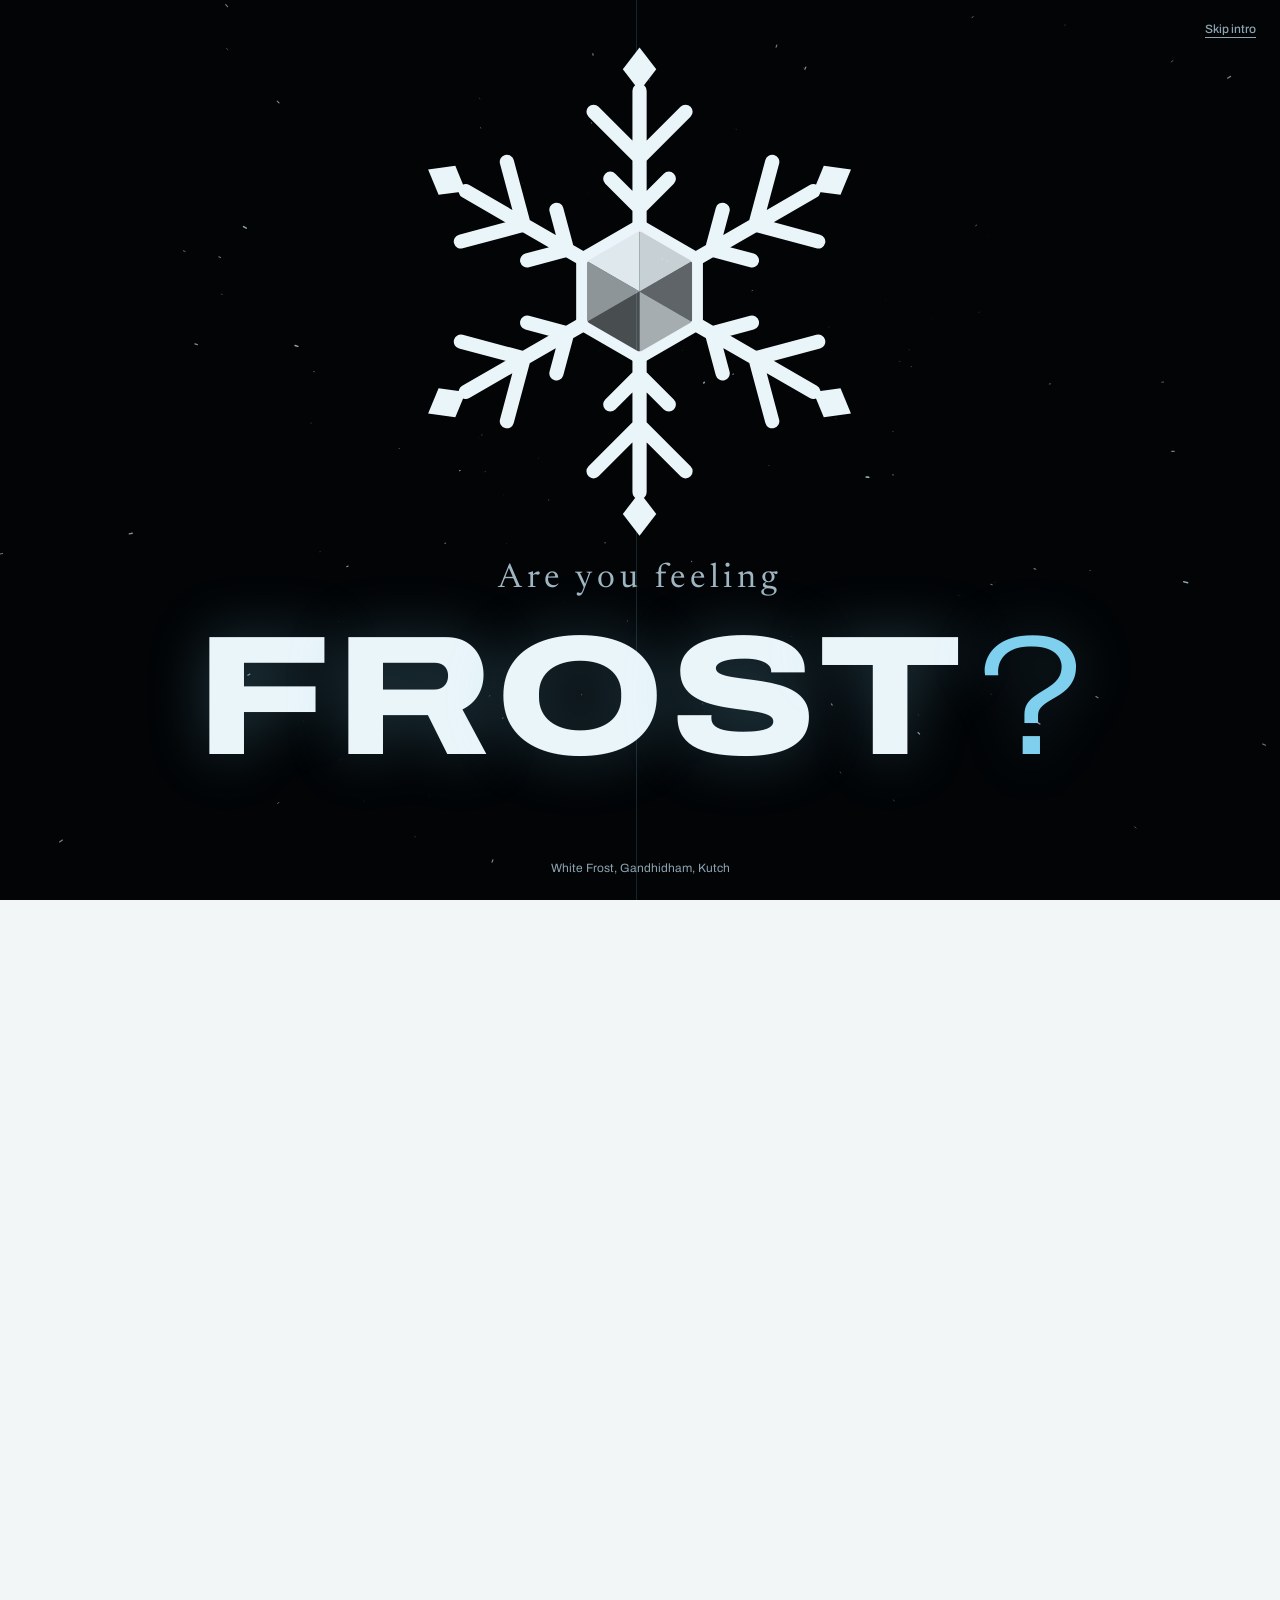
==== index.html @ b1a588f5 "Add Open Graph and WhatsApp enquiry features" ====
<!DOCTYPE html>
<html lang="en">
<head>
<meta charset="utf-8">
<meta name="viewport" content="width=device-width, initial-scale=1, viewport-fit=cover">
<title>White Frost – Refrigeration tools, spares and cold rooms, Gandhidham</title>
<meta name="description" content="Refrigeration spare parts, tools and complete cold rooms from Gandhidham, Kutch.">
<meta property="og:title" content="White Frost – Refrigeration tools, spares and cold rooms, Gandhidham">
<meta property="og:description" content="Refrigeration spare parts, tools and complete cold rooms from Gandhidham, Kutch.">
<meta property="og:type" content="website">
<link rel="icon" href="favicon.svg" type="image/svg+xml">
<script>document.documentElement.className+=" js"</script>
<link rel="preconnect" href="https://fonts.googleapis.com">
<link rel="preconnect" href="https://fonts.gstatic.com" crossorigin>
<link href="https://fonts.googleapis.com/css2?family=Archivo:wdth,wght@62..125,300..800&family=Newsreader:opsz,wght@6..72,400;6..72,500&display=swap" rel="stylesheet">
<link rel="stylesheet" href="home.css">
<link rel="stylesheet" href="intro.css">
</head>
<body class="has-fab">
<svg width="0" height="0" style="position:absolute" aria-hidden="true" focusable="false"><symbol id="crystal" viewBox="0 0 64 64">
<g id="arm" fill="none" stroke="currentColor" stroke-width="1.7" stroke-linecap="round" stroke-linejoin="round"><path pathLength="1" d="M32 24V8M32 16l-5.5-5.5M32 16l5.5-5.5M32 22l-3.5-3.5M32 22l3.5-3.5"/><path d="M32 2.8l2 2.6-2 2.6-2-2.6z" fill="var(--logo-accent,currentColor)" stroke="none"/></g>
<use href="#arm" transform="rotate(60 32 32)"/><use href="#arm" transform="rotate(120 32 32)"/><use href="#arm" transform="rotate(180 32 32)"/><use href="#arm" transform="rotate(240 32 32)"/><use href="#arm" transform="rotate(300 32 32)"/>
<path pathLength="1" d="M32 24l6.93 4v8L32 40l-6.93-4v-8z" fill="none" stroke="currentColor" stroke-width="1.3" stroke-linejoin="round"/>
<g fill="var(--logo-accent,currentColor)"><polygon points="32,32 32,24 38.93,28" fill-opacity=".85"/><polygon points="32,32 38.93,28 38.93,36" fill-opacity=".4"/><polygon points="32,32 38.93,36 32,40" fill-opacity=".7"/><polygon points="32,32 32,40 25.07,36" fill-opacity=".3"/><polygon points="32,32 25.07,36 25.07,28" fill-opacity=".6"/><polygon points="32,32 25.07,28 32,24" fill-opacity=".95"/></g>
</symbol></svg>
<div class="gate" id="gate" role="dialog" aria-label="Welcome to White Frost">
  <i class="door l"></i><i class="door r"></i>
  <canvas id="space" aria-hidden="true"></canvas>
  <button class="skip" id="skip" type="button">Skip intro</button>
  <div class="stage" id="stage">
    <svg class="crown" viewBox="0 0 64 64" aria-hidden="true"><use href="#crystal"/></svg>
    <p class="ask">Are you feeling</p>
    <h2 class="word" aria-label="Frost?"><span style="--i:0">F</span><span style="--i:1">R</span><span style="--i:2">O</span><span style="--i:3">S</span><span style="--i:4">T</span><b style="--i:5">?</b></h2>
    <button class="yeah" id="yeah" type="button">Yeah!</button>
  </div>
  <p class="tag">White Frost, Gandhidham, Kutch</p>
  <div class="load" id="load" aria-live="polite">
    <div class="deg" id="deg">+10°C</div>
    <div class="bar"><i id="fill"></i></div>
    <p id="status">Cooling to −18°C</p>
  </div>
</div>

<div class="shut open" id="shut" aria-hidden="true">
  <i class="door l"></i><i class="door r"></i>
  <div class="mid"><svg viewBox="0 0 64 64"><use href="#crystal"/></svg><p>White Frost</p></div>
</div>
<header class="top">
  <a class="mark" href="index.html"><svg class="logo" viewBox="0 0 64 64" aria-hidden="true"><use href="#crystal"/></svg><span>White Frost</span></a>
  <div class="right">
    <span class="reading" id="reading" aria-hidden="true">+10°C</span>
    <nav>
      <a href="products.html">Products</a>
      <a href="coldrooms.html">Cold rooms</a>
      <a href="inquiry.html">Enquiry</a>
    </nav>
  </div>
  <i class="progress" id="progress"></i>
</header>

<main id="top">
  <section class="hero">
    <h1><span class="ln"><span>Cold, held</span></span><span class="ln"><span>exactly where</span></span><span class="ln"><span>you set it.</span></span></h1>
    <p class="intro">Refrigeration tools, spare parts and complete cold rooms, supplied from Gandhidham, Kutch.</p>
    <div class="actions intro">
      <a class="btn" href="inquiry.html?product=General%20refrigeration%20requirement">Enquire now</a>
      <a class="plain" href="products.html">See the range</a>
    </div>

    <div class="ruler" role="img" aria-label="Temperature scale from minus 40 to plus 10 degrees Celsius, marked at minus 18">
      <div class="marker" id="marker"><span id="mtemp">−18°C</span></div>
      <div class="scale" id="scale"></div>
      <div class="labels"><span style="left:0">−40</span><span style="left:20%">−30</span><span style="left:40%">−20</span><span style="left:60%">−10</span><span style="left:80%">0</span><span style="left:100%">+10</span></div>
    </div>
  </section>

  <section class="block">
    <h2>What we supply</h2>
    <p class="lead">Parts, tools and complete cold rooms, from one shop in Gandhidham.</p>
    <ul class="rows">
      <li><h3>Products</h3><p>Compressors, condensing units, coils, controls, gases, tools and spare parts.</p><a class="enq" href="products.html">View range</a></li>
      <li><h3>Cold rooms</h3><p>Chillers and freezers built to your size and temperature.</p><a class="enq" href="coldrooms.html">View cold rooms</a></li>
      <li><h3>Enquiry</h3><p>Tell us what you need by email or WhatsApp.</p><a class="enq" href="inquiry.html">Send enquiry</a></li>
    </ul>
  </section>
</main>

<footer><span>© White Frost, Gandhidham, Kutch</span><span><a href="tel:+919825940670">+91 98259 40670</a><a href="mailto:hariomrefgim@gmail.com">hariomrefgim@gmail.com</a></span></footer>
<a class="fab" href="https://wa.me/919825940670?text=Hello%20White%20Frost%2C%20I%20would%20like%20to%20enquire%20about%20your%20refrigeration%20products." target="_blank" rel="noopener" aria-label="Enquire on WhatsApp"><svg viewBox="0 0 24 24" aria-hidden="true"><path d="M12 3a9 9 0 0 0-7.8 13.5L3 21l4.6-1.2A9 9 0 1 0 12 3z"/><path class="h" d="M9 8.5c0 3.5 3 6.5 6.5 6.5l1-1.6-2.2-1.1-.9.9c-1-.4-2-1.4-2.4-2.4l.9-.9-1.1-2.2z"/></svg><span>WhatsApp</span></a>

<script src="intro.js"></script>
</body>
</html>
---- home.css ----
:root{
  --paper:#f3f6f7; --ink:#12222b; --muted:#566b77; --rule:#c2d1d9; --signal:#0a6f8f; --tick:#7d939f; --chill-to:#d2e3ed;
  --deep:#0f1d25; --deep-ink:#e6eff3; --deep-rule:#2b414d;
  box-sizing:border-box; padding-top:env(safe-area-inset-top,0px); padding-bottom:env(safe-area-inset-bottom,0px);
}
@media (prefers-color-scheme:dark){:root:not([data-theme="light"]){
  --paper:#0c171e; --ink:#e6eff3; --muted:#8fa4b0; --rule:#253945; --signal:#6fc0dc; --tick:#4a6270; --chill-to:#12303f; --deep:#050d12;}}
:root[data-theme="dark"]{--paper:#0c171e;--ink:#e6eff3;--muted:#8fa4b0;--rule:#253945;--signal:#6fc0dc;--tick:#4a6270;--chill-to:#12303f;--deep:#050d12}
html{scroll-padding-top:calc(60px + env(safe-area-inset-top,0px));scroll-behavior:smooth}
*,*::before,*::after{box-sizing:border-box}
body{--chill:0;--bg:var(--paper);--bg:color-mix(in srgb,var(--paper),var(--chill-to) calc(var(--chill)*60%));
  margin:0;background:var(--bg);color:var(--ink);font:400 15px/1.6 "Archivo",system-ui,sans-serif;font-stretch:100%;-webkit-font-smoothing:antialiased}
body::before{content:"";position:fixed;inset:0 0 auto;height:env(safe-area-inset-top,0px);background:var(--bg);z-index:20}
h1,h2,h3{margin:0;font-weight:400}
h1,h2{font-family:"Newsreader",Georgia,serif;letter-spacing:-.015em;line-height:1.08}
a{color:inherit}
:focus-visible{outline:2px solid var(--signal);outline-offset:3px}

/* header: live temperature readout and scroll progress */
.top{position:sticky;top:env(safe-area-inset-top,0px);z-index:10;display:flex;justify-content:space-between;align-items:center;
  height:56px;padding:0 max(22px,calc((100% - 960px)/2));background:var(--bg);border-bottom:1px solid var(--rule)}
.mark{font-weight:700;font-stretch:118%;font-size:14px;text-decoration:none}
.right{display:flex;align-items:center;gap:22px}
.reading{min-width:48px;text-align:right;font:600 12px "Archivo",sans-serif;font-variant-numeric:tabular-nums;color:var(--signal)}
.top nav{display:flex;gap:22px;font-size:13px;color:var(--muted)}
.top nav a{text-decoration:none;background:linear-gradient(currentColor,currentColor) no-repeat 0 100%/0 1px;transition:background-size .3s,color .2s;padding-bottom:2px}
.top nav a:hover{color:var(--ink);background-size:100% 1px}
.progress{position:absolute;left:0;bottom:-1px;height:2px;width:100%;background:var(--signal);transform:scaleX(0);transform-origin:left}

.hero,.block,.cold .inner{max-width:960px;margin:0 auto;padding-left:22px;padding-right:22px}
.hero{padding-top:84px;padding-bottom:64px}
.hero h1{font-size:clamp(40px,7.4vw,76px)}
.ln{display:block;overflow:hidden;padding-bottom:.1em;margin-bottom:-.1em}
.ln>span{display:block;transform:translateY(108%);animation:rise 1.1s cubic-bezier(.2,.7,.2,1) forwards}
.ln:nth-child(2)>span{animation-delay:.12s}.ln:nth-child(3)>span{animation-delay:.24s}
@keyframes rise{to{transform:none}}
.intro{opacity:0;animation:show .8s ease .8s forwards}
@keyframes show{to{opacity:1}}
.hero p{color:var(--muted);max-width:42ch;margin:22px 0 28px}
.actions{display:flex;align-items:center;gap:24px;flex-wrap:wrap}

.btn{position:relative;z-index:0;overflow:hidden;display:inline-block;background:var(--ink);color:var(--paper);border:1px solid var(--ink);padding:11px 22px;border-radius:2px;font:600 13px "Archivo",sans-serif;text-decoration:none;cursor:pointer;transition:color .3s,border-color .3s}
.btn::before{content:"";position:absolute;inset:0;z-index:-1;background:var(--signal);transform:scaleX(0);transform-origin:left;transition:transform .4s cubic-bezier(.2,.7,.2,1)}
.btn:hover{color:#fff;border-color:var(--signal)}.btn:hover::before{transform:scaleX(1)}
.btn.light{background:var(--deep-ink);color:var(--deep);border-color:var(--deep-ink)}
.plain{font-size:13px;color:var(--muted);text-underline-offset:4px}

/* signature: temperature ruler */
.ruler{--x:44%;position:relative;margin-top:84px;padding-top:34px}
.scale{display:flex;justify-content:space-between;height:22px;border-top:1px solid var(--ink)}
.scale i{width:1px;height:8px;background:var(--tick);transition:background .25s}
.scale i.M{height:16px}
.scale i.on{background:var(--signal)}
.labels{position:relative;height:16px;font-size:11px;color:var(--muted);font-variant-numeric:tabular-nums}
.labels span{position:absolute;top:2px;transform:translateX(-50%)}
.marker{position:absolute;top:0;left:var(--x);width:0;height:100%}
.marker::after{content:"";position:absolute;left:-1px;top:30px;bottom:26px;width:2px;background:var(--signal)}
.marker span{position:absolute;left:-31px;top:0;width:62px;text-align:center;font:600 12px "Archivo",sans-serif;color:var(--signal);font-variant-numeric:tabular-nums}

.block{padding-top:72px;padding-bottom:72px;border-top:1px solid var(--rule)}
.block h2,.cold h2{font-size:clamp(28px,4vw,38px)}
.lead{color:var(--muted);max-width:46ch;margin:12px 0 0}

/* product rows: rules draw in, hover marks the row */
.rows{list-style:none;margin:36px 0 0;padding:0;border-bottom:1px solid var(--rule)}
.rows li{position:relative;display:grid;grid-template-columns:220px 1fr auto;gap:24px;align-items:baseline;padding:18px 0}
.rows li::before,.rows li::after{content:"";position:absolute;left:0;right:0;top:0;height:1px;transform-origin:left}
.rows li::before{background:var(--rule);transition:transform .9s cubic-bezier(.2,.7,.2,1) var(--d,0ms)}
.rows li::after{background:var(--signal);height:2px;top:-.5px;transform:scaleX(0);transition:transform .45s cubic-bezier(.2,.7,.2,1)}
.js .rows li:not(.in)::before{transform:scaleX(0)}
.js .rows li>*{transition:opacity .7s ease calc(var(--d,0ms) + 250ms)}
.js .rows li:not(.in)>*{opacity:0}
.rows h3{font-weight:600;font-stretch:108%;font-size:15px;transition:transform .35s cubic-bezier(.2,.7,.2,1)}
.rows p{margin:0;color:var(--muted);font-size:14px}
.rows button{font:600 13px "Archivo",sans-serif;color:var(--signal);background:none;border:0;padding:4px 0;cursor:pointer;text-decoration:underline;text-underline-offset:4px}
@media(hover:hover){.rows li:hover::after{transform:scaleX(1)}.rows li:hover h3{transform:translateX(8px)}}

/* cold rooms: snowfall behind, numbers count to temperature */
.cold{position:relative;overflow:hidden;background:var(--deep);color:var(--deep-ink);padding:72px 0}
#snow{position:absolute;inset:0;width:100%;height:100%;pointer-events:none}
.cold .inner{position:relative}
.cold .lead{color:#9fb4c0}
table{width:100%;border-collapse:collapse;margin:34px 0 36px;max-width:640px;font-variant-numeric:tabular-nums}
th,td{text-align:left;padding:13px 0;border-top:1px solid var(--deep-rule);font-size:14px}
th{font-weight:500;color:#9fb4c0;font-size:12px}
td:first-child{font-weight:600;font-stretch:108%;width:170px}
tbody tr:last-child td{border-bottom:1px solid var(--deep-rule)}

.split{display:grid;grid-template-columns:.8fr 1.2fr;gap:56px}
address{font-style:normal;margin-top:26px;line-height:1.9}
address a{text-decoration:none;border-bottom:1px solid var(--rule)}
form{display:grid;gap:18px}
label{display:grid;gap:4px;font-size:12px;color:var(--muted)}
input,select,textarea{font:inherit;font-size:15px;color:var(--ink);background:linear-gradient(var(--signal),var(--signal)) no-repeat 0 100%/0 2px;border:0;border-bottom:1px solid var(--ink);border-radius:0;padding:8px 0;width:100%;transition:background-size .4s cubic-bezier(.2,.7,.2,1)}
input:focus,select:focus,textarea:focus{background-size:100% 2px;outline:none}
select option{color:#12222b}
textarea{resize:vertical}
form .btn{justify-self:start;margin-top:6px}

footer{display:flex;justify-content:space-between;flex-wrap:wrap;gap:6px;padding:24px max(22px,calc((100% - 960px)/2));font-size:12px;color:var(--muted);border-top:1px solid var(--rule)}

@media(max-width:720px){
  .hero{padding-top:56px}
  .right{gap:14px}.top nav{gap:14px}
  .rows li{grid-template-columns:1fr auto;gap:4px 16px}
  .rows p{grid-column:1/2;grid-row:2}
  .rows button{grid-column:2;grid-row:1/3;align-self:center}
  .split{grid-template-columns:1fr;gap:36px}
  .block,.cold{padding-top:56px;padding-bottom:56px}
}
@media(max-width:520px){.top nav a:first-child{display:none}}
@media(prefers-reduced-motion:reduce){
  html{scroll-behavior:auto}
  .ln>span{transform:none;animation:none}.intro{opacity:1;animation:none}
  .js .rows li:not(.in)::before{transform:none}.js .rows li:not(.in)>*{opacity:1}
  *{transition-duration:.01ms!important}
}
---- intro.css ----
html:not(.js) .gate{display:none}
html.js:not(.entered),html.js:not(.entered) body{overflow:hidden;height:100%}
html.js:not(.entered) .ln>span,html.js:not(.entered) .hero .intro{animation:none}

.gate{--void:#020406;--ice:#7fd0ee;--snow:#eaf5fa;--dim:#8da4b0;
  position:fixed;inset:0;z-index:100;color:var(--snow);font-family:"Archivo",system-ui,sans-serif}
.gate.open{pointer-events:none}

/* cold room doors */
.door{position:absolute;top:0;bottom:0;width:50.3%;z-index:0;background:var(--void);
  transition:transform 1.7s cubic-bezier(.77,0,.18,1),box-shadow .45s ease}
.door.l{left:0;box-shadow:inset -1px 0 0 rgba(127,208,238,.16)}
.door.r{right:0;box-shadow:inset 1px 0 0 rgba(127,208,238,.16)}
.gate.ready .door.l{box-shadow:inset -1px 0 0 rgba(127,208,238,.95),0 0 40px rgba(127,208,238,.35)}
.gate.ready .door.r{box-shadow:inset 1px 0 0 rgba(127,208,238,.95),0 0 40px rgba(127,208,238,.35)}
.gate.open .door.l{transform:translateX(-101%)}
.gate.open .door.r{transform:translateX(101%)}

#space{position:absolute;inset:0;z-index:1;width:100%;height:100%;transition:opacity .5s ease}
.gate.open #space,.gate.open .load,.gate.open .skip,.gate.open .tag{opacity:0}

.stage{position:absolute;inset:0;z-index:2;display:flex;flex-direction:column;align-items:center;justify-content:center;text-align:center;padding:24px;transition:opacity .6s ease}
.ask{margin:0;font:400 clamp(20px,4.6vw,34px)/1.2 "Newsreader",Georgia,serif;letter-spacing:.14em;color:#9fb6c2;
  opacity:0;animation:soft 1.8s ease 1.2s forwards}
@keyframes soft{from{opacity:0;filter:blur(10px);transform:translateY(8px)}to{opacity:1;filter:none;transform:none}}

.word{margin:.08em 0 0;display:flex;justify-content:center;gap:.03em;
  font:800 clamp(52px,17vw,170px)/1 "Archivo",system-ui,sans-serif;font-stretch:125%;
  color:var(--snow);text-shadow:0 0 .35em rgba(127,208,238,.28)}
.word span,.word b{display:block;opacity:0;animation:crystal 1.5s cubic-bezier(.2,.7,.2,1) forwards;animation-delay:calc(2.3s + var(--i)*.17s)}
.word b{font-weight:300;color:var(--ice);margin-left:.08em}
@keyframes crystal{from{opacity:0;filter:blur(18px);transform:translateY(.12em) scale(1.12)}55%{opacity:1}to{opacity:1;filter:blur(0);transform:none}}

.yeah{position:relative;z-index:0;overflow:hidden;margin-top:clamp(32px,6vh,56px);padding:15px 40px;background:transparent;color:var(--snow);
  border:1px solid var(--ice);border-radius:2px;font:600 14px "Archivo",sans-serif;letter-spacing:.04em;cursor:pointer;
  opacity:0;pointer-events:none;transform:translateY(8px);transition:opacity .9s ease,transform .9s ease,color .3s}
.yeah::before{content:"";position:absolute;inset:0;z-index:-1;background:var(--ice);transform:scaleX(0);transform-origin:left;transition:transform .4s cubic-bezier(.2,.7,.2,1)}
.yeah.on{opacity:1;pointer-events:auto;transform:none;animation:breathe 2.6s ease-out 1s infinite}
.yeah:hover,.yeah:focus-visible{color:#02080c}
.yeah:hover::before,.yeah:focus-visible::before{transform:scaleX(1)}
.yeah:focus-visible{outline:2px solid var(--snow);outline-offset:4px}
@keyframes breathe{from{box-shadow:0 0 0 0 rgba(127,208,238,.4)}to{box-shadow:0 0 0 16px rgba(127,208,238,0)}}

.skip{position:absolute;z-index:3;top:calc(16px + env(safe-area-inset-top,0px));right:18px;background:none;border:0;padding:6px;
  font:500 12px "Archivo",sans-serif;color:var(--dim);cursor:pointer;text-decoration:underline;text-underline-offset:4px;transition:opacity .5s}
.skip:hover{color:var(--snow)}
.tag{position:absolute;z-index:2;left:0;right:0;bottom:calc(22px + env(safe-area-inset-bottom,0px));margin:0;text-align:center;
  font-size:12px;color:var(--dim);opacity:0;animation:show .9s ease 1s forwards;transition:opacity .5s}

/* loading: the temperature falls to -18 */
.load{position:absolute;inset:0;z-index:2;display:flex;flex-direction:column;align-items:center;justify-content:center;
  opacity:0;pointer-events:none;transition:opacity .7s ease .3s}
.gate.loading .load{opacity:1}
.gate.loading .stage,.gate.loading .skip,.gate.loading .tag{opacity:0;pointer-events:none}
.deg{width:100%;text-align:center;font:400 clamp(72px,24vw,190px)/1 "Newsreader",Georgia,serif;font-variant-numeric:tabular-nums lining-nums;letter-spacing:-.02em}
.bar{position:relative;width:min(72vw,420px);height:1px;margin:28px 0 14px;background:rgba(234,245,250,.18)}
.bar i{position:absolute;inset:0;background:var(--ice);transform:scaleX(0);transform-origin:left}
#status{margin:0;font-size:12px;letter-spacing:.06em;color:var(--dim)}

@media(prefers-reduced-motion:reduce){
  .ask,.word span,.word b,.tag{opacity:1;animation:none;filter:none;transform:none}
  .yeah.on{animation:none}
  .door{transition-duration:.4s}
}
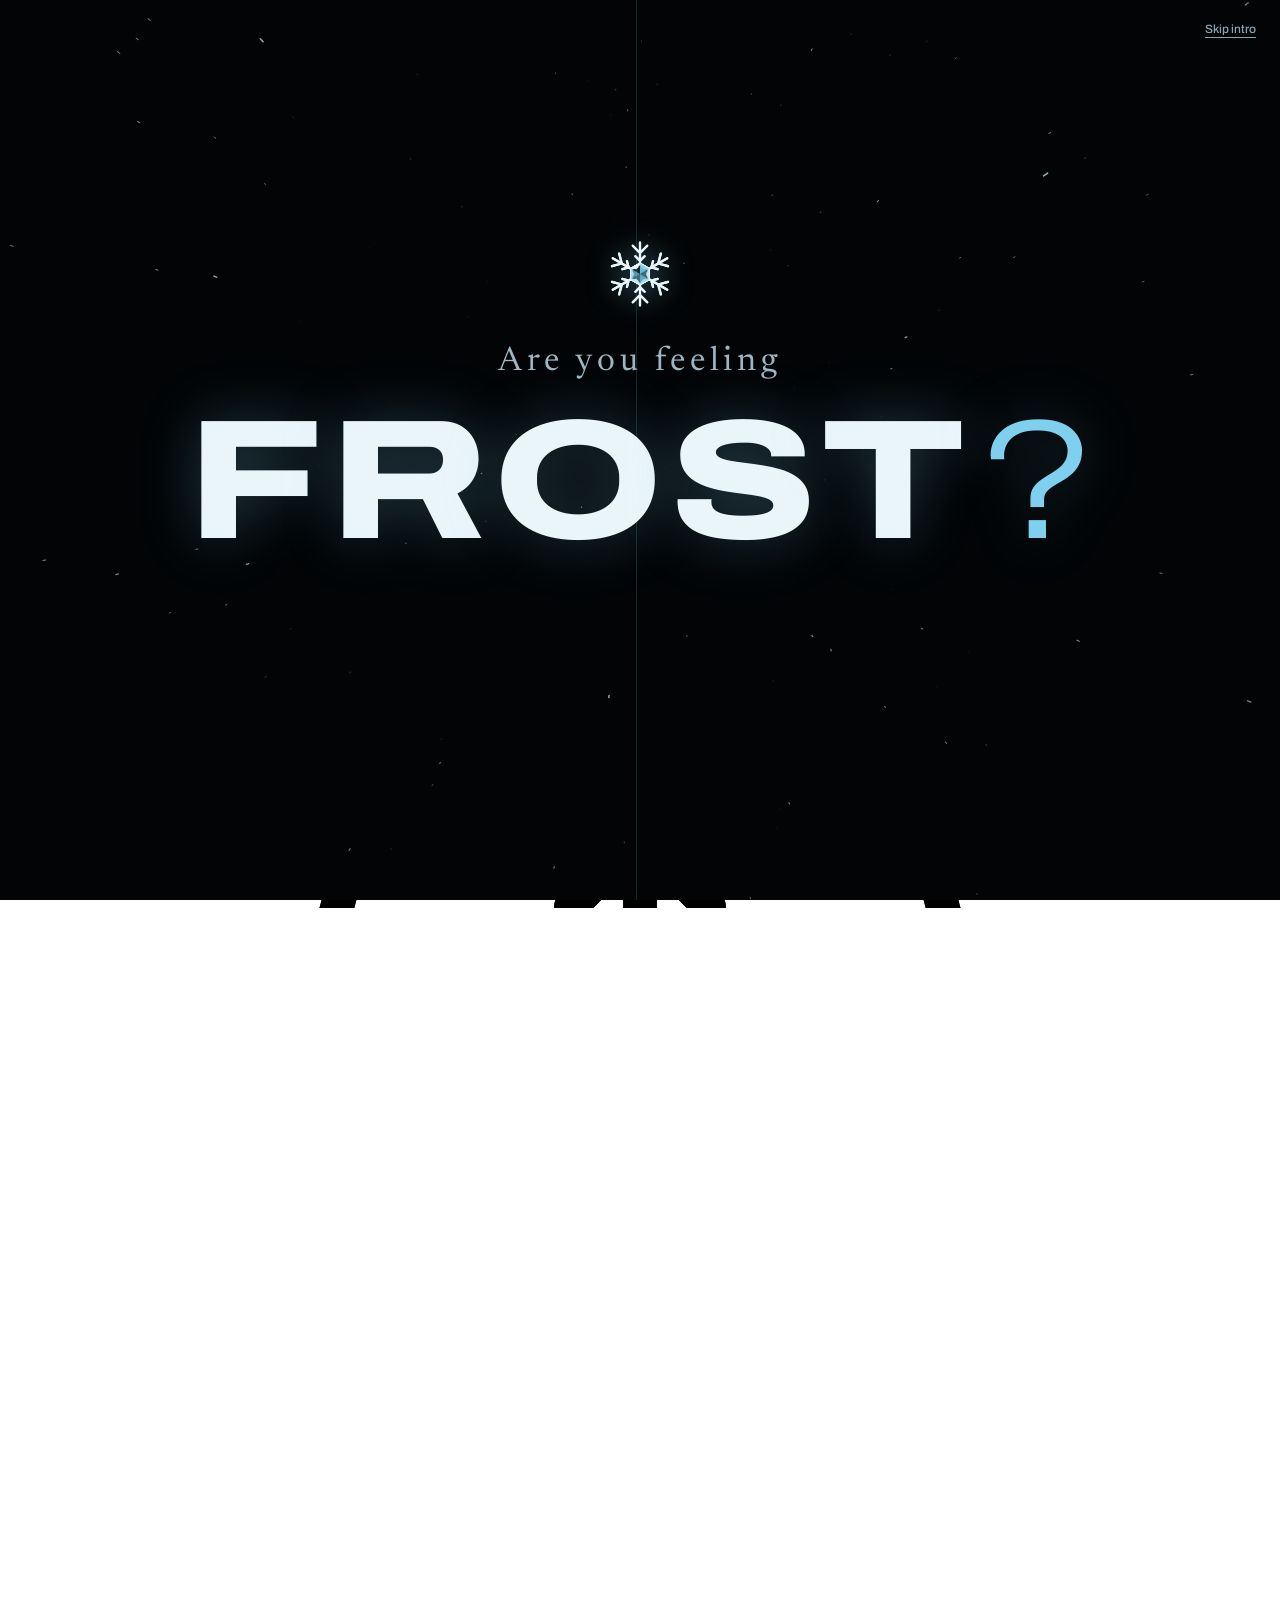
==== commit 4ce52e3d: "Refresh homepage with polished header/footer and a calculated 3D refrigeration hero section" ====
--- a/index.html
+++ b/index.html
@@ -18,10 +18,9 @@
 </head>
 <body class="has-fab">
 <svg width="0" height="0" style="position:absolute" aria-hidden="true" focusable="false"><symbol id="crystal" viewBox="0 0 64 64">
-<g id="arm" fill="none" stroke="currentColor" stroke-width="1.7" stroke-linecap="round" stroke-linejoin="round"><path pathLength="1" d="M32 24V8M32 16l-5.5-5.5M32 16l5.5-5.5M32 22l-3.5-3.5M32 22l3.5-3.5"/><path d="M32 2.8l2 2.6-2 2.6-2-2.6z" fill="var(--logo-accent,currentColor)" stroke="none"/></g>
+<g id="arm" fill="none" stroke="currentColor" stroke-width="1.7" stroke-linecap="round" stroke-linejoin="round"><path pathLength="1" d="M32 24V8M32 16l-5.5-5.5M32 16l5.5-5.5M32 22l-3.5-3.5M32 22l3.5-3.5M32 24l-3.5 3.5M32 24l3.5 3.5M32 40V56M32 48l-5.5 5.5M32 48l5.5 5.5M32 42l-3.5 3.5M32 42l3.5 3.5"/><path pathLength="1" d="M32 24l6.93 4v8L32 40l-6.93-4v-8z" fill="none" stroke="currentColor" stroke-width="1.3" stroke-linejoin="round"/></g>
 <use href="#arm" transform="rotate(60 32 32)"/><use href="#arm" transform="rotate(120 32 32)"/><use href="#arm" transform="rotate(180 32 32)"/><use href="#arm" transform="rotate(240 32 32)"/><use href="#arm" transform="rotate(300 32 32)"/>
-<path pathLength="1" d="M32 24l6.93 4v8L32 40l-6.93-4v-8z" fill="none" stroke="currentColor" stroke-width="1.3" stroke-linejoin="round"/>
-<g fill="var(--logo-accent,currentColor)"><polygon points="32,32 32,24 38.93,28" fill-opacity=".85"/><polygon points="32,32 38.93,28 38.93,36" fill-opacity=".4"/><polygon points="32,32 38.93,36 32,40" fill-opacity=".7"/><polygon points="32,32 32,40 25.07,36" fill-opacity=".3"/><polygon points="32,32 25.07,36 25.07,28" fill-opacity=".6"/><polygon points="32,32 25.07,28 32,24" fill-opacity=".95"/></g>
+<g fill="var(--logo-accent,currentColor)"><polygon points="32,32 32,24 38.93,28" fill-opacity=".85"/><polygon points="32,32 38.93,28 38.93,36" fill-opacity=".4"/><polygon points="32,32 38.93,36 32,40" fill-opacity=".75"/><polygon points="32,32 32,40 25.07,36" fill-opacity=".4"/><polygon points="32,32 25.07,36 25.07,28" fill-opacity=".65"/></g>
 </symbol></svg>
 <div class="gate" id="gate" role="dialog" aria-label="Welcome to White Frost">
   <i class="door l"></i><i class="door r"></i>
@@ -46,47 +45,98 @@
   <div class="mid"><svg viewBox="0 0 64 64"><use href="#crystal"/></svg><p>White Frost</p></div>
 </div>
 <header class="top">
-  <a class="mark" href="index.html"><svg class="logo" viewBox="0 0 64 64" aria-hidden="true"><use href="#crystal"/></svg><span>White Frost</span></a>
+  <a class="mark" href="index.html" aria-label="White Frost home"><svg class="logo" viewBox="0 0 64 64" aria-hidden="true"><use href="#crystal"/></svg><span>White Frost</span></a>
   <div class="right">
     <span class="reading" id="reading" aria-hidden="true">+10°C</span>
-    <nav>
+    <nav aria-label="Main navigation">
       <a href="products.html">Products</a>
       <a href="coldrooms.html">Cold rooms</a>
       <a href="inquiry.html">Enquiry</a>
     </nav>
+    <a class="btn mini" href="inquiry.html?product=General%20refrigeration%20requirement">Request quote</a>
   </div>
   <i class="progress" id="progress"></i>
 </header>
 
 <main id="top">
   <section class="hero">
-    <h1><span class="ln"><span>Cold, held</span></span><span class="ln"><span>exactly where</span></span><span class="ln"><span>you set it.</span></span></h1>
-    <p class="intro">Refrigeration tools, spare parts and complete cold rooms, supplied from Gandhidham, Kutch.</p>
-    <div class="actions intro">
-      <a class="btn" href="inquiry.html?product=General%20refrigeration%20requirement">Enquire now</a>
-      <a class="plain" href="products.html">See the range</a>
+    <div class="hero-copy">
+      <span class="eyebrow">Precision refrigeration supply</span>
+      <h1>
+        <span class="ln"><span>Cold, held</span></span>
+        <span class="ln"><span>exactly where</span></span>
+        <span class="ln"><span>you need it.</span></span>
+      </h1>
+      <p class="intro">Refrigeration tools, spare parts, controls and complete cold rooms supplied from Gandhidham, Kutch.</p>
+      <div class="actions intro">
+        <a class="btn" href="inquiry.html?product=General%20refrigeration%20requirement">Enquire now</a>
+        <a class="plain" href="products.html">Explore the range</a>
+      </div>
+
+      <div class="hero-metrics" aria-label="White Frost service highlights">
+        <div class="metric"><strong>150+</strong><span>brands supported</span></div>
+        <div class="metric"><strong>24/7</strong><span>project support</span></div>
+        <div class="metric"><strong>Custom</strong><span>cold room sizing</span></div>
+      </div>
     </div>
 
-    <div class="ruler" role="img" aria-label="Temperature scale from minus 40 to plus 10 degrees Celsius, marked at minus 18">
-      <div class="marker" id="marker"><span id="mtemp">−18°C</span></div>
-      <div class="scale" id="scale"></div>
-      <div class="labels"><span style="left:0">−40</span><span style="left:20%">−30</span><span style="left:40%">−20</span><span style="left:60%">−10</span><span style="left:80%">0</span><span style="left:100%">+10</span></div>
+    <div class="hero-visual" aria-label="3D refrigeration equipment illustration">
+      <div class="visual-stage" aria-hidden="true">
+        <div class="visual-glow"></div>
+        <div class="cold-room">
+          <div class="room-panel front"></div>
+          <div class="room-panel side"></div>
+          <div class="room-panel roof"></div>
+          <div class="room-doors">
+            <span></span><span></span>
+          </div>
+          <div class="room-window"></div>
+        </div>
+        <div class="floating-card card-one">
+          <span class="card-label">Storage</span>
+          <strong>-18°C</strong>
+        </div>
+        <div class="floating-card card-two">
+          <span class="card-label">Install</span>
+          <strong>Custom</strong>
+        </div>
+        <div class="floating-orbit orbit-a"></div>
+        <div class="floating-orbit orbit-b"></div>
+      </div>
     </div>
   </section>
 
   <section class="block">
     <h2>What we supply</h2>
-    <p class="lead">Parts, tools and complete cold rooms, from one shop in Gandhidham.</p>
+    <p class="lead">Parts, tools and complete cold rooms, from one reliable partner in Gandhidham.</p>
     <ul class="rows">
       <li><h3>Products</h3><p>Compressors, condensing units, coils, controls, gases, tools and spare parts.</p><a class="enq" href="products.html">View range</a></li>
-      <li><h3>Cold rooms</h3><p>Chillers and freezers built to your size and temperature.</p><a class="enq" href="coldrooms.html">View cold rooms</a></li>
-      <li><h3>Enquiry</h3><p>Tell us what you need by email or WhatsApp.</p><a class="enq" href="inquiry.html">Send enquiry</a></li>
+      <li><h3>Cold rooms</h3><p>Chillers and freezers built to your space, load and temperature requirement.</p><a class="enq" href="coldrooms.html">View cold rooms</a></li>
+      <li><h3>Enquiry</h3><p>Tell us what you need by email or WhatsApp and we’ll prepare the right quote.</p><a class="enq" href="inquiry.html">Send enquiry</a></li>
     </ul>
   </section>
 </main>
 
-<footer><span>© White Frost, Gandhidham, Kutch</span><span><a href="tel:+919825940670">+91 98259 40670</a><a href="mailto:hariomrefgim@gmail.com">hariomrefgim@gmail.com</a></span></footer>
-<a class="fab" href="https://wa.me/919825940670?text=Hello%20White%20Frost%2C%20I%20would%20like%20to%20enquire%20about%20your%20refrigeration%20products." target="_blank" rel="noopener" aria-label="Enquire on WhatsApp"><svg viewBox="0 0 24 24" aria-hidden="true"><path d="M12 3a9 9 0 0 0-7.8 13.5L3 21l4.6-1.2A9 9 0 1 0 12 3z"/><path class="h" d="M9 8.5c0 3.5 3 6.5 6.5 6.5l1-1.6-2.2-1.1-.9.9c-1-.4-2-1.4-2.4-2.4l.9-.9-1.1-2.2z"/></svg><span>WhatsApp</span></a>
+<footer>
+  <div class="footer-inner">
+    <div>
+      <strong>White Frost</strong>
+      <p>Refrigeration tools, spares and cold room solutions for industry and retail.</p>
+    </div>
+    <div>
+      <span>Gandhidham, Kutch</span>
+      <a href="tel:+919825940670">+91 98259 40670</a>
+      <a href="mailto:hariomrefgim@gmail.com">hariomrefgim@gmail.com</a>
+    </div>
+    <div>
+      <a href="products.html">Products</a>
+      <a href="coldrooms.html">Cold rooms</a>
+      <a href="inquiry.html">Enquiry</a>
+    </div>
+  </div>
+  <div class="footer-bottom">© White Frost, Gandhidham, Kutch</div>
+</footer>
+<a class="fab" href="https://wa.me/919825940670?text=Hello%20White%20Frost%2C%20I%20would%20like%20to%20enquire%20about%20your%20refrigeration%20products." target="_blank" rel="noopener" aria-label="Chat with White Frost on WhatsApp"><svg viewBox="0 0 24 24" aria-hidden="true"><path class="h" d="M20.52 3.48A11.78 11.78 0 0 0 12.12 1C6.06 1 1.15 5.9 1.15 11.95c0 2.08.54 4.12 1.57 5.92L1 23l5.3-1.47a10.9 10.9 0 0 0 5.82 1.74h.01c6.06 0 11-4.9 11-10.95 0-2.92-1.14-5.67-3.62-7.84Zm-8.4 16.08h-.01a9.04 9.04 0 0 1-4.6-1.26l-.33-.2-3.14.87.84-3.06-.22-.35A9.03 9.03 0 0 1 18.4 11.9 9.02 9.02 0 0 1 12.12 19.56Zm5.14-6.75c-.28-.14-1.66-.82-1.92-.91-.25-.1-.43-.14-.61.14-.18.28-.72.91-.88 1.1-.16.18-.33.21-.62.07-.28-.14-1.18-.44-2.25-1.42-.83-.74-1.39-1.64-1.55-1.92-.16-.28-.02-.43.13-.57.13-.13.28-.33.42-.5.14-.17.18-.28.28-.47.09-.18.05-.35-.02-.49-.07-.14-.61-1.47-.84-2.01-.22-.52-.45-.45-.61-.46h-.53c-.18 0-.47.07-.72.35-.25.28-.96.94-.96 2.29 0 1.34.98 2.65 1.12 2.83.14.18 1.93 2.94 4.68 4.12.66.28 1.17.45 1.57.58.66.21 1.26.18 1.74.11.53-.08 1.66-.68 1.89-1.34.23-.66.23-1.23.16-1.35-.07-.12-.25-.19-.53-.33Z"/></svg></a>
 
 <script src="intro.js"></script>
 </body>
--- a/home.css
+++ b/home.css
@@ -1,117 +1,176 @@
-:root{
-  --paper:#f3f6f7; --ink:#12222b; --muted:#566b77; --rule:#c2d1d9; --signal:#0a6f8f; --tick:#7d939f; --chill-to:#d2e3ed;
-  --deep:#0f1d25; --deep-ink:#e6eff3; --deep-rule:#2b414d;
-  box-sizing:border-box; padding-top:env(safe-area-inset-top,0px); padding-bottom:env(safe-area-inset-bottom,0px);
-}
-@media (prefers-color-scheme:dark){:root:not([data-theme="light"]){
-  --paper:#0c171e; --ink:#e6eff3; --muted:#8fa4b0; --rule:#253945; --signal:#6fc0dc; --tick:#4a6270; --chill-to:#12303f; --deep:#050d12;}}
-:root[data-theme="dark"]{--paper:#0c171e;--ink:#e6eff3;--muted:#8fa4b0;--rule:#253945;--signal:#6fc0dc;--tick:#4a6270;--chill-to:#12303f;--deep:#050d12}
-html{scroll-padding-top:calc(60px + env(safe-area-inset-top,0px));scroll-behavior:smooth}
-*,*::before,*::after{box-sizing:border-box}
-body{--chill:0;--bg:var(--paper);--bg:color-mix(in srgb,var(--paper),var(--chill-to) calc(var(--chill)*60%));
-  margin:0;background:var(--bg);color:var(--ink);font:400 15px/1.6 "Archivo",system-ui,sans-serif;font-stretch:100%;-webkit-font-smoothing:antialiased}
-body::before{content:"";position:fixed;inset:0 0 auto;height:env(safe-area-inset-top,0px);background:var(--bg);z-index:20}
-h1,h2,h3{margin:0;font-weight:400}
-h1,h2{font-family:"Newsreader",Georgia,serif;letter-spacing:-.015em;line-height:1.08}
-a{color:inherit}
-:focus-visible{outline:2px solid var(--signal);outline-offset:3px}
+(function(){
+  window.wfReady=1;
+  var TO="hariomrefgim@gmail.com",WA="919825940670";
+  var root=document.documentElement;
+  var reduce=window.matchMedia("(prefers-reduced-motion: reduce)").matches;
+  function $(id){return document.getElementById(id)}
+  function fmt(t){var n=Math.round(t);return (n>0?"+":n<0?"−":"")+Math.abs(n)+"°C"}
+  function ease(p){return 1-Math.pow(1-p,4)}
 
-/* header: live temperature readout and scroll progress */
-.top{position:sticky;top:env(safe-area-inset-top,0px);z-index:10;display:flex;justify-content:space-between;align-items:center;
-  height:56px;padding:0 max(22px,calc((100% - 960px)/2));background:var(--bg);border-bottom:1px solid var(--rule)}
-.mark{font-weight:700;font-stretch:118%;font-size:14px;text-decoration:none}
-.right{display:flex;align-items:center;gap:22px}
-.reading{min-width:48px;text-align:right;font:600 12px "Archivo",sans-serif;font-variant-numeric:tabular-nums;color:var(--signal)}
-.top nav{display:flex;gap:22px;font-size:13px;color:var(--muted)}
-.top nav a{text-decoration:none;background:linear-gradient(currentColor,currentColor) no-repeat 0 100%/0 1px;transition:background-size .3s,color .2s;padding-bottom:2px}
-.top nav a:hover{color:var(--ink);background-size:100% 1px}
-.progress{position:absolute;left:0;bottom:-1px;height:2px;width:100%;background:var(--signal);transform:scaleX(0);transform-origin:left}
+  var visual=document.querySelector(".hero-visual");
+  if(visual && !reduce){
+    var stage=visual.querySelector(".visual-stage");
+    if(stage){
+      visual.addEventListener("pointermove",function(e){
+        var rect=visual.getBoundingClientRect();
+        var x=(e.clientX-rect.left)/rect.width - .5;
+        var y=(e.clientY-rect.top)/rect.height - .5;
+        stage.style.setProperty("--tilt-x",(-y*18).toFixed(2)+"deg");
+        stage.style.setProperty("--tilt-y",(x*22).toFixed(2)+"deg");
+      });
+      visual.addEventListener("pointerleave",function(){
+        stage.style.setProperty("--tilt-x","0deg");
+        stage.style.setProperty("--tilt-y","0deg");
+      });
+    }
+  }
 
-.hero,.block,.cold .inner{max-width:960px;margin:0 auto;padding-left:22px;padding-right:22px}
-.hero{padding-top:84px;padding-bottom:64px}
-.hero h1{font-size:clamp(40px,7.4vw,76px)}
-.ln{display:block;overflow:hidden;padding-bottom:.1em;margin-bottom:-.1em}
-.ln>span{display:block;transform:translateY(108%);animation:rise 1.1s cubic-bezier(.2,.7,.2,1) forwards}
-.ln:nth-child(2)>span{animation-delay:.12s}.ln:nth-child(3)>span{animation-delay:.24s}
-@keyframes rise{to{transform:none}}
-.intro{opacity:0;animation:show .8s ease .8s forwards}
-@keyframes show{to{opacity:1}}
-.hero p{color:var(--muted);max-width:42ch;margin:22px 0 28px}
-.actions{display:flex;align-items:center;gap:24px;flex-wrap:wrap}
+  var form=$("enq");
+  if(form){
+    var sel=$("product"),send=$("send");
+    var want=new URLSearchParams(window.location.search).get("product");
+    if(want){for(var o=0;o<sel.options.length;o++){if(sel.options[o].text===want){sel.selectedIndex=o}}}
+    function message(){
+      var name=$("name").value.trim(),phone=$("phone").value.trim(),details=$("msg").value.trim();
+      return {
+        product:sel.value,
+        body:"Hello White Frost,\n\nI would like to enquire about: "+sel.value+".\n"+
+          (details?"\nDetails:\n"+details+"\n":"")+
+          "\nPlease share availability and price.\n\nRegards,\n"+(name||"")+(phone?"\nPhone: "+phone:"")
+      };
+    }
+    form.addEventListener("submit",function(e){
+      e.preventDefault();
+      var m=message();
+      send.textContent="Opening your email…";
+      setTimeout(function(){send.textContent="Enquire by email"},4000);
+      window.location.href="mailto:"+TO+"?subject="+encodeURIComponent("Enquiry for "+m.product+" – White Frost")+"&body="+encodeURIComponent(m.body);
+    });
+    $("wa").addEventListener("click",function(){
+      window.open("https://wa.me/"+WA+"?text="+encodeURIComponent(message().body),"_blank","noopener");
+    });
+  }
 
-.btn{position:relative;z-index:0;overflow:hidden;display:inline-block;background:var(--ink);color:var(--paper);border:1px solid var(--ink);padding:11px 22px;border-radius:2px;font:600 13px "Archivo",sans-serif;text-decoration:none;cursor:pointer;transition:color .3s,border-color .3s}
-.btn::before{content:"";position:absolute;inset:0;z-index:-1;background:var(--signal);transform:scaleX(0);transform-origin:left;transition:transform .4s cubic-bezier(.2,.7,.2,1)}
-.btn:hover{color:#fff;border-color:var(--signal)}.btn:hover::before{transform:scaleX(1)}
-.btn.light{background:var(--deep-ink);color:var(--deep);border-color:var(--deep-ink)}
-.plain{font-size:13px;color:var(--muted);text-underline-offset:4px}
+  var scale=$("scale");
+  if(scale){
+    var marker=$("marker"),mtemp=$("mtemp"),ticks=[],ruler=marker.parentNode;
+    for(var k=0;k<=50;k++){var i=document.createElement("i");if(k%10===0)i.className="M";scale.appendChild(i);ticks.push(i)}
+    var setT=function(t){
+      ruler.style.setProperty("--x",((t+40)/50*100)+"%");
+      mtemp.textContent=fmt(t);
+      for(var j=0;j<ticks.length;j++){ticks[j].classList.toggle("on",(-40+j)>=t)}
+    };
+    if(reduce){setT(-18)}
+    else{
+      setT(10);
+      setTimeout(function(){
+        var s=null,dur=2800;
+        (function step(ts){
+          if(s===null)s=ts;
+          var p=Math.min(1,(ts-s)/dur);
+          setT(10+(-28)*ease(p));
+          if(p<1)requestAnimationFrame(step);
+        })(performance.now());
+      },500);
+    }
+  }
 
-/* signature: temperature ruler */
-.ruler{--x:44%;position:relative;margin-top:84px;padding-top:34px}
-.scale{display:flex;justify-content:space-between;height:22px;border-top:1px solid var(--ink)}
-.scale i{width:1px;height:8px;background:var(--tick);transition:background .25s}
-.scale i.M{height:16px}
-.scale i.on{background:var(--signal)}
-.labels{position:relative;height:16px;font-size:11px;color:var(--muted);font-variant-numeric:tabular-nums}
-.labels span{position:absolute;top:2px;transform:translateX(-50%)}
-.marker{position:absolute;top:0;left:var(--x);width:0;height:100%}
-.marker::after{content:"";position:absolute;left:-1px;top:30px;bottom:26px;width:2px;background:var(--signal)}
-.marker span{position:absolute;left:-31px;top:0;width:62px;text-align:center;font:600 12px "Archivo",sans-serif;color:var(--signal);font-variant-numeric:tabular-nums}
+  var reading=$("reading"),prog=$("progress"),busy=false;
+  function onScroll(){
+    if(busy)return;busy=true;
+    requestAnimationFrame(function(){
+      var h=root.scrollHeight-window.innerHeight;
+      var p=h>0?Math.min(1,Math.max(0,window.scrollY/h)):0;
+      document.body.style.setProperty("--chill",p.toFixed(3));
+      if(prog)prog.style.transform="scaleX("+p+")";
+      if(reading)reading.textContent=fmt(10-50*p);
+      busy=false;
+    });
+  }
+  window.addEventListener("scroll",onScroll,{passive:true});
+  window.addEventListener("resize",onScroll);
+  onScroll();
 
-.block{padding-top:72px;padding-bottom:72px;border-top:1px solid var(--rule)}
-.block h2,.cold h2{font-size:clamp(28px,4vw,38px)}
-.lead{color:var(--muted);max-width:46ch;margin:12px 0 0}
+  var table=$("temps"),nums=[];
+  if(table){
+    table.querySelectorAll("td:first-child").forEach(function(td){
+      td.innerHTML=td.textContent.replace(/([+−-]?)(\d+)/g,function(m,sg,v){return '<span class="num" data-s="'+sg+'" data-v="'+v+'">'+sg+(reduce?v:0)+'</span>'});
+    });
+    nums=table.querySelectorAll(".num");
+  }
+  function countUp(){
+    if(reduce)return;
+    var s=null,dur=1500;
+    (function step(ts){
+      if(s===null)s=ts;
+      var p=ease(Math.min(1,(ts-s)/dur));
+      nums.forEach(function(n){n.textContent=n.getAttribute("data-s")+Math.round(+n.getAttribute("data-v")*p)});
+      if(p<1||ts-s<dur)requestAnimationFrame(step);
+    })(performance.now());
+  }
 
-/* product rows: rules draw in, hover marks the row */
-.rows{list-style:none;margin:36px 0 0;padding:0;border-bottom:1px solid var(--rule)}
-.rows li{position:relative;display:grid;grid-template-columns:220px 1fr auto;gap:24px;align-items:baseline;padding:18px 0}
-.rows li::before,.rows li::after{content:"";position:absolute;left:0;right:0;top:0;height:1px;transform-origin:left}
-.rows li::before{background:var(--rule);transition:transform .9s cubic-bezier(.2,.7,.2,1) var(--d,0ms)}
-.rows li::after{background:var(--signal);height:2px;top:-.5px;transform:scaleX(0);transition:transform .45s cubic-bezier(.2,.7,.2,1)}
-.js .rows li:not(.in)::before{transform:scaleX(0)}
-.js .rows li>*{transition:opacity .7s ease calc(var(--d,0ms) + 250ms)}
-.js .rows li:not(.in)>*{opacity:0}
-.rows h3{font-weight:600;font-stretch:108%;font-size:15px;transition:transform .35s cubic-bezier(.2,.7,.2,1)}
-.rows p{margin:0;color:var(--muted);font-size:14px}
-.rows button{font:600 13px "Archivo",sans-serif;color:var(--signal);background:none;border:0;padding:4px 0;cursor:pointer;text-decoration:underline;text-underline-offset:4px}
-@media(hover:hover){.rows li:hover::after{transform:scaleX(1)}.rows li:hover h3{transform:translateX(8px)}}
+  var io=new IntersectionObserver(function(es){
+    es.forEach(function(e){
+      if(!e.isIntersecting)return;
+      e.target.classList.add("in");
+      if(e.target===table)countUp();
+      io.unobserve(e.target);
+    });
+  },{threshold:.3});
+  document.querySelectorAll(".rows li").forEach(function(li,n){li.style.setProperty("--d",(n%6)*90+"ms");io.observe(li)});
+  if(table)io.observe(table);
 
-/* cold rooms: snowfall behind, numbers count to temperature */
-.cold{position:relative;overflow:hidden;background:var(--deep);color:var(--deep-ink);padding:72px 0}
-#snow{position:absolute;inset:0;width:100%;height:100%;pointer-events:none}
-.cold .inner{position:relative}
-.cold .lead{color:#9fb4c0}
-table{width:100%;border-collapse:collapse;margin:34px 0 36px;max-width:640px;font-variant-numeric:tabular-nums}
-th,td{text-align:left;padding:13px 0;border-top:1px solid var(--deep-rule);font-size:14px}
-th{font-weight:500;color:#9fb4c0;font-size:12px}
-td:first-child{font-weight:600;font-stretch:108%;width:170px}
-tbody tr:last-child td{border-bottom:1px solid var(--deep-rule)}
+  var cv=$("snow");
+  if(cv&&!reduce&&cv.getContext){
+    var ctx=cv.getContext("2d"),W=0,H=0,flakes=[],raf=0;
+    var size=function(){
+      var r=cv.parentNode.getBoundingClientRect(),d=Math.min(2,window.devicePixelRatio||1);
+      W=r.width;H=r.height;cv.width=W*d;cv.height=H*d;ctx.setTransform(d,0,0,d,0,0);
+      var count=Math.max(24,Math.min(70,Math.round(W/16)));
+      flakes=[];
+      for(var f=0;f<count;f++)flakes.push({x:Math.random()*W,y:Math.random()*H,r:.5+Math.random()*1.5,v:.12+Math.random()*.4,a:.15+Math.random()*.4,p:Math.random()*6.28});
+    };
+    var draw=function(t){
+      ctx.clearRect(0,0,W,H);
+      ctx.fillStyle="#dff0f8";
+      flakes.forEach(function(f){
+        f.y+=f.v;f.x+=Math.sin(t/1600+f.p)*.18;
+        if(f.y>H+4){f.y=-4;f.x=Math.random()*W}
+        ctx.globalAlpha=f.a;ctx.beginPath();ctx.arc(f.x,f.y,f.r,0,6.283);ctx.fill();
+      });
+      raf=requestAnimationFrame(draw);
+    };
+    size();window.addEventListener("resize",size);
+    new IntersectionObserver(function(es){
+      if(es[0].isIntersecting){if(!raf)raf=requestAnimationFrame(draw)}
+      else{cancelAnimationFrame(raf);raf=0}
+    }).observe(cv.parentNode);
+  }
 
-.split{display:grid;grid-template-columns:.8fr 1.2fr;gap:56px}
-address{font-style:normal;margin-top:26px;line-height:1.9}
-address a{text-decoration:none;border-bottom:1px solid var(--rule)}
-form{display:grid;gap:18px}
-label{display:grid;gap:4px;font-size:12px;color:var(--muted)}
-input,select,textarea{font:inherit;font-size:15px;color:var(--ink);background:linear-gradient(var(--signal),var(--signal)) no-repeat 0 100%/0 2px;border:0;border-bottom:1px solid var(--ink);border-radius:0;padding:8px 0;width:100%;transition:background-size .4s cubic-bezier(.2,.7,.2,1)}
-input:focus,select:focus,textarea:focus{background-size:100% 2px;outline:none}
-select option{color:#12222b}
-textarea{resize:vertical}
-form .btn{justify-self:start;margin-top:6px}
-
-footer{display:flex;justify-content:space-between;flex-wrap:wrap;gap:6px;padding:24px max(22px,calc((100% - 960px)/2));font-size:12px;color:var(--muted);border-top:1px solid var(--rule)}
-
-@media(max-width:720px){
-  .hero{padding-top:56px}
-  .right{gap:14px}.top nav{gap:14px}
-  .rows li{grid-template-columns:1fr auto;gap:4px 16px}
-  .rows p{grid-column:1/2;grid-row:2}
-  .rows button{grid-column:2;grid-row:1/3;align-self:center}
-  .split{grid-template-columns:1fr;gap:36px}
-  .block,.cold{padding-top:56px;padding-bottom:56px}
-}
-@media(max-width:520px){.top nav a:first-child{display:none}}
-@media(prefers-reduced-motion:reduce){
-  html{scroll-behavior:auto}
-  .ln>span{transform:none;animation:none}.intro{opacity:1;animation:none}
-  .js .rows li:not(.in)::before{transform:none}.js .rows li:not(.in)>*{opacity:1}
-  *{transition-duration:.01ms!important}
-}
+  var shut=$("shut"),home=!!$("gate");
+  var titles={"products.html":"Products","coldrooms.html":"Cold rooms","inquiry.html":"Enquiry","index.html":"White Frost"};
+  function norm(p){return p.replace(/index\.html$/,"")}
+  if(shut&&!home){
+    var ready=(document.fonts&&document.fonts.ready)?document.fonts.ready:Promise.resolve();
+    Promise.race([ready,new Promise(function(r){setTimeout(r,2500)})]).then(function(){
+      setTimeout(function(){root.classList.add("entered");shut.classList.add("open")},Math.max(0,(reduce?150:1000)-performance.now()));
+    });
+  }
+  if(shut){
+    document.addEventListener("click",function(e){
+      var a=e.target.closest&&e.target.closest("a[href]");
+      if(!a||e.defaultPrevented||e.metaKey||e.ctrlKey||e.shiftKey||e.altKey||e.button)return;
+      if(a.target&&a.target!=="_self")return;
+      var u=new URL(a.href,window.location.href);
+      if(u.origin!==window.location.origin||!/\.html$/.test(u.pathname)&&!/(?:\/)?$/.test(u.pathname))return;
+      if(norm(u.pathname)===norm(window.location.pathname)&&u.search===window.location.search)return;
+      if(reduce)return;
+      e.preventDefault();
+      var file=u.pathname.split("/").pop()||"index.html",p=shut.querySelector(".mid p");
+      if(p)p.textContent=titles[file]||"White Frost";
+      shut.classList.remove("open");
+      setTimeout(function(){window.location.href=u.href},820);
+    });
+    window.addEventListener("pageshow",function(e){if(e.persisted){shut.classList.add("open")}});
+  }
+})();
--- a/intro.css
+++ b/intro.css
@@ -7,10 +7,10 @@
 .gate.open{pointer-events:none}
 
 /* cold room doors */
-.door{position:absolute;top:0;bottom:0;width:50.3%;z-index:0;background:var(--void);
+.gate .door{position:absolute;top:0;bottom:0;width:50.3%;z-index:0;background:var(--void);
   transition:transform 1.7s cubic-bezier(.77,0,.18,1),box-shadow .45s ease}
-.door.l{left:0;box-shadow:inset -1px 0 0 rgba(127,208,238,.16)}
-.door.r{right:0;box-shadow:inset 1px 0 0 rgba(127,208,238,.16)}
+.gate .door.l{left:0;box-shadow:inset -1px 0 0 rgba(127,208,238,.16)}
+.gate .door.r{right:0;box-shadow:inset 1px 0 0 rgba(127,208,238,.16)}
 .gate.ready .door.l{box-shadow:inset -1px 0 0 rgba(127,208,238,.95),0 0 40px rgba(127,208,238,.35)}
 .gate.ready .door.r{box-shadow:inset 1px 0 0 rgba(127,208,238,.95),0 0 40px rgba(127,208,238,.35)}
 .gate.open .door.l{transform:translateX(-101%)}
@@ -60,5 +60,16 @@
 @media(prefers-reduced-motion:reduce){
   .ask,.word span,.word b,.tag{opacity:1;animation:none;filter:none;transform:none}
   .yeah.on{animation:none}
-  .door{transition-duration:.4s}
+  .gate .door{transition-duration:.4s}
 }
+
+/* crystal forges above the question */
+.gate .crown{width:84px;height:84px;margin-bottom:26px;color:var(--snow);--logo-accent:var(--ice);stroke-dasharray:1;stroke-dashoffset:1;opacity:0;
+  animation:forge 2.4s cubic-bezier(.2,.7,.2,1) .3s forwards}
+@keyframes forge{
+  from{opacity:0;stroke-dashoffset:1;transform:rotate(-40deg) scale(.85);filter:blur(14px) drop-shadow(0 0 0 rgba(127,208,238,0))}
+  35%{opacity:1}
+  to{opacity:1;stroke-dashoffset:0;transform:none;filter:blur(0) drop-shadow(0 0 14px rgba(127,208,238,.45))}}
+.gate.quick .stage,.gate.quick .tag,.gate.quick .skip{display:none}
+@media(max-height:560px){.gate .crown{width:56px;height:56px;margin-bottom:14px}}
+@media(prefers-reduced-motion:reduce){.gate .crown{animation:none;opacity:1;stroke-dashoffset:0}}
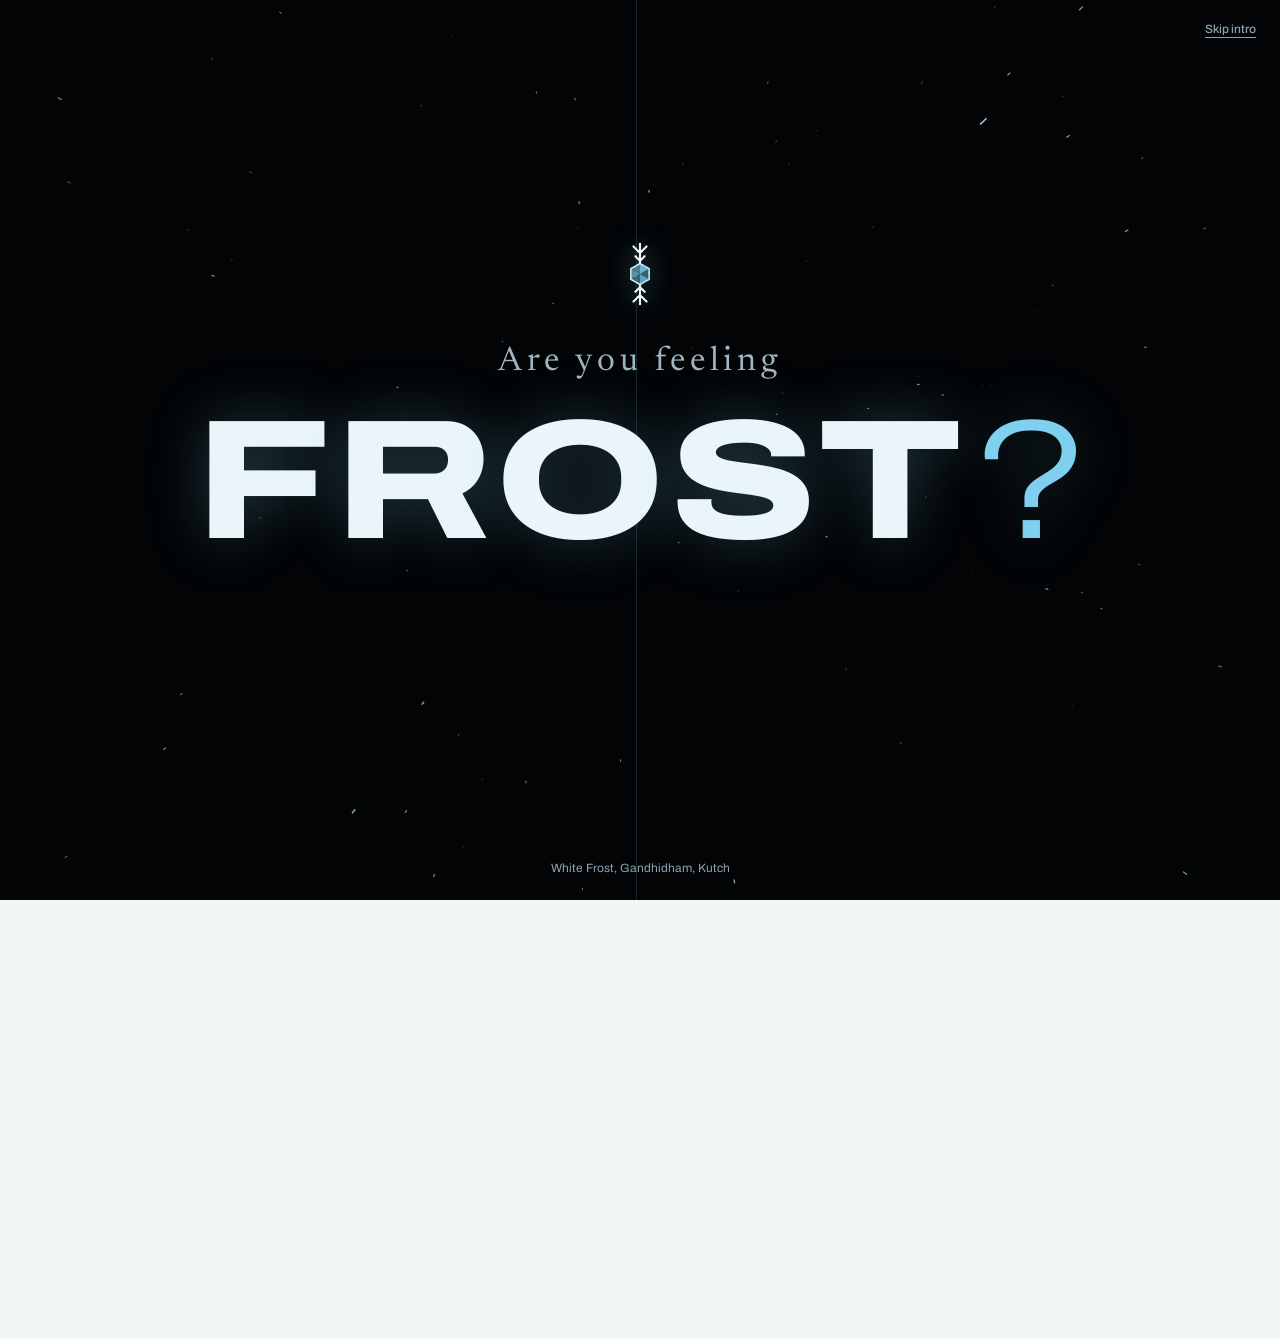
==== commit 50569d33: "Restore the original White Frost homepage design" ====
--- a/index.html
+++ b/index.html
@@ -18,9 +18,11 @@
 </head>
 <body class="has-fab">
 <svg width="0" height="0" style="position:absolute" aria-hidden="true" focusable="false"><symbol id="crystal" viewBox="0 0 64 64">
-<g id="arm" fill="none" stroke="currentColor" stroke-width="1.7" stroke-linecap="round" stroke-linejoin="round"><path pathLength="1" d="M32 24V8M32 16l-5.5-5.5M32 16l5.5-5.5M32 22l-3.5-3.5M32 22l3.5-3.5M32 24l-3.5 3.5M32 24l3.5 3.5M32 40V56M32 48l-5.5 5.5M32 48l5.5 5.5M32 42l-3.5 3.5M32 42l3.5 3.5"/><path pathLength="1" d="M32 24l6.93 4v8L32 40l-6.93-4v-8z" fill="none" stroke="currentColor" stroke-width="1.3" stroke-linejoin="round"/></g>
-<use href="#arm" transform="rotate(60 32 32)"/><use href="#arm" transform="rotate(120 32 32)"/><use href="#arm" transform="rotate(180 32 32)"/><use href="#arm" transform="rotate(240 32 32)"/><use href="#arm" transform="rotate(300 32 32)"/>
-<g fill="var(--logo-accent,currentColor)"><polygon points="32,32 32,24 38.93,28" fill-opacity=".85"/><polygon points="32,32 38.93,28 38.93,36" fill-opacity=".4"/><polygon points="32,32 38.93,36 32,40" fill-opacity=".75"/><polygon points="32,32 32,40 25.07,36" fill-opacity=".4"/><polygon points="32,32 25.07,36 25.07,28" fill-opacity=".65"/></g>
+<g fill="none" stroke="currentColor" stroke-width="1.7" stroke-linecap="round" stroke-linejoin="round">
+<path d="M32 24V8M32 16l-5.5-5.5M32 16l5.5-5.5M32 22l-3.5-3.5M32 22l3.5-3.5M32 40v16m0-8-5.5 5.5M32 48l5.5 5.5M32 42l-3.5 3.5M32 42l3.5 3.5"/>
+<path d="M32 24l6.93 4v8L32 40l-6.93-4v-8z" stroke-width="1.3"/>
+</g>
+<g fill="var(--logo-accent,currentColor)"><polygon points="32,32 32,24 38.93,28" fill-opacity=".85"/><polygon points="32,32 38.93,28 38.93,36" fill-opacity=".4"/><polygon points="32,32 38.93,36 32,40" fill-opacity=".75"/><polygon points="32,32 32,40 25.07,36" fill-opacity=".4"/><polygon points="32,32 25.07,36 25.07,28" fill-opacity=".65"/><polygon points="32,32 25.07,28 32,24" fill-opacity=".55"/></g>
 </symbol></svg>
 <div class="gate" id="gate" role="dialog" aria-label="Welcome to White Frost">
   <i class="door l"></i><i class="door r"></i>
@@ -33,111 +35,30 @@
     <button class="yeah" id="yeah" type="button">Yeah!</button>
   </div>
   <p class="tag">White Frost, Gandhidham, Kutch</p>
-  <div class="load" id="load" aria-live="polite">
-    <div class="deg" id="deg">+10°C</div>
-    <div class="bar"><i id="fill"></i></div>
-    <p id="status">Cooling to −18°C</p>
-  </div>
+  <div class="load" id="load" aria-live="polite"><div class="deg" id="deg">+10°C</div><div class="bar"><i id="fill"></i></div><p id="status">Cooling to −18°C</p></div>
 </div>
-
-<div class="shut open" id="shut" aria-hidden="true">
-  <i class="door l"></i><i class="door r"></i>
-  <div class="mid"><svg viewBox="0 0 64 64"><use href="#crystal"/></svg><p>White Frost</p></div>
-</div>
+<div class="shut open" id="shut" aria-hidden="true"><i class="door l"></i><i class="door r"></i><div class="mid"><svg viewBox="0 0 64 64"><use href="#crystal"/></svg><p>White Frost</p></div></div>
 <header class="top">
-  <a class="mark" href="index.html" aria-label="White Frost home"><svg class="logo" viewBox="0 0 64 64" aria-hidden="true"><use href="#crystal"/></svg><span>White Frost</span></a>
-  <div class="right">
-    <span class="reading" id="reading" aria-hidden="true">+10°C</span>
-    <nav aria-label="Main navigation">
-      <a href="products.html">Products</a>
-      <a href="coldrooms.html">Cold rooms</a>
-      <a href="inquiry.html">Enquiry</a>
-    </nav>
-    <a class="btn mini" href="inquiry.html?product=General%20refrigeration%20requirement">Request quote</a>
-  </div>
+  <a class="mark" href="index.html"><svg class="logo" viewBox="0 0 64 64" aria-hidden="true"><use href="#crystal"/></svg><span>White Frost</span></a>
+  <div class="right"><span class="reading" id="reading" aria-hidden="true">+10°C</span><nav><a href="products.html">Products</a><a href="coldrooms.html">Cold rooms</a><a href="inquiry.html">Enquiry</a></nav></div>
   <i class="progress" id="progress"></i>
 </header>
-
 <main id="top">
   <section class="hero">
-    <div class="hero-copy">
-      <span class="eyebrow">Precision refrigeration supply</span>
-      <h1>
-        <span class="ln"><span>Cold, held</span></span>
-        <span class="ln"><span>exactly where</span></span>
-        <span class="ln"><span>you need it.</span></span>
-      </h1>
-      <p class="intro">Refrigeration tools, spare parts, controls and complete cold rooms supplied from Gandhidham, Kutch.</p>
-      <div class="actions intro">
-        <a class="btn" href="inquiry.html?product=General%20refrigeration%20requirement">Enquire now</a>
-        <a class="plain" href="products.html">Explore the range</a>
-      </div>
-
-      <div class="hero-metrics" aria-label="White Frost service highlights">
-        <div class="metric"><strong>150+</strong><span>brands supported</span></div>
-        <div class="metric"><strong>24/7</strong><span>project support</span></div>
-        <div class="metric"><strong>Custom</strong><span>cold room sizing</span></div>
-      </div>
-    </div>
-
-    <div class="hero-visual" aria-label="3D refrigeration equipment illustration">
-      <div class="visual-stage" aria-hidden="true">
-        <div class="visual-glow"></div>
-        <div class="cold-room">
-          <div class="room-panel front"></div>
-          <div class="room-panel side"></div>
-          <div class="room-panel roof"></div>
-          <div class="room-doors">
-            <span></span><span></span>
-          </div>
-          <div class="room-window"></div>
-        </div>
-        <div class="floating-card card-one">
-          <span class="card-label">Storage</span>
-          <strong>-18°C</strong>
-        </div>
-        <div class="floating-card card-two">
-          <span class="card-label">Install</span>
-          <strong>Custom</strong>
-        </div>
-        <div class="floating-orbit orbit-a"></div>
-        <div class="floating-orbit orbit-b"></div>
-      </div>
+    <h1><span class="ln"><span>Cold, held</span></span><span class="ln"><span>exactly where</span></span><span class="ln"><span>you set it.</span></span></h1>
+    <p class="intro">Refrigeration tools, spare parts and complete cold rooms, supplied from Gandhidham, Kutch.</p>
+    <div class="actions intro"><a class="btn" href="inquiry.html?product=General%20refrigeration%20requirement">Enquire now</a><a class="plain" href="products.html">See the range</a></div>
+    <div class="ruler" role="img" aria-label="Temperature scale from minus 40 to plus 10 degrees Celsius, marked at minus 18">
+      <div class="marker" id="marker"><span id="mtemp">−18°C</span></div><div class="scale" id="scale"></div>
+      <div class="labels"><span style="left:0">−40</span><span style="left:20%">−30</span><span style="left:40%">−20</span><span style="left:60%">−10</span><span style="left:80%">0</span><span style="left:100%">+10°C</span></div>
     </div>
   </section>
-
-  <section class="block">
-    <h2>What we supply</h2>
-    <p class="lead">Parts, tools and complete cold rooms, from one reliable partner in Gandhidham.</p>
-    <ul class="rows">
-      <li><h3>Products</h3><p>Compressors, condensing units, coils, controls, gases, tools and spare parts.</p><a class="enq" href="products.html">View range</a></li>
-      <li><h3>Cold rooms</h3><p>Chillers and freezers built to your space, load and temperature requirement.</p><a class="enq" href="coldrooms.html">View cold rooms</a></li>
-      <li><h3>Enquiry</h3><p>Tell us what you need by email or WhatsApp and we’ll prepare the right quote.</p><a class="enq" href="inquiry.html">Send enquiry</a></li>
-    </ul>
+  <section class="block"><h2>What we supply</h2><p class="lead">Parts, tools and complete cold rooms, from one shop in Gandhidham.</p>
+    <ul class="rows"><li><h3>Products</h3><p>Compressors, condensing units, coils, controls, gases, tools and spare parts.</p><a class="enq" href="products.html">View range</a></li><li><h3>Cold rooms</h3><p>Chillers and freezers built to your size and temperature.</p><a class="enq" href="coldrooms.html">View cold rooms</a></li><li><h3>Enquiry</h3><p>Tell us what you need by email or WhatsApp.</p><a class="enq" href="inquiry.html">Send enquiry</a></li></ul>
   </section>
 </main>
-
-<footer>
-  <div class="footer-inner">
-    <div>
-      <strong>White Frost</strong>
-      <p>Refrigeration tools, spares and cold room solutions for industry and retail.</p>
-    </div>
-    <div>
-      <span>Gandhidham, Kutch</span>
-      <a href="tel:+919825940670">+91 98259 40670</a>
-      <a href="mailto:hariomrefgim@gmail.com">hariomrefgim@gmail.com</a>
-    </div>
-    <div>
-      <a href="products.html">Products</a>
-      <a href="coldrooms.html">Cold rooms</a>
-      <a href="inquiry.html">Enquiry</a>
-    </div>
-  </div>
-  <div class="footer-bottom">© White Frost, Gandhidham, Kutch</div>
-</footer>
+<footer><span>© White Frost, Gandhidham, Kutch</span><span><a href="tel:+919825940670">+91 98259 40670</a><a href="mailto:hariomrefgim@gmail.com">hariomrefgim@gmail.com</a></span></footer>
 <a class="fab" href="https://wa.me/919825940670?text=Hello%20White%20Frost%2C%20I%20would%20like%20to%20enquire%20about%20your%20refrigeration%20products." target="_blank" rel="noopener" aria-label="Chat with White Frost on WhatsApp"><svg viewBox="0 0 24 24" aria-hidden="true"><path class="h" d="M20.52 3.48A11.78 11.78 0 0 0 12.12 1C6.06 1 1.15 5.9 1.15 11.95c0 2.08.54 4.12 1.57 5.92L1 23l5.3-1.47a10.9 10.9 0 0 0 5.82 1.74h.01c6.06 0 11-4.9 11-10.95 0-2.92-1.14-5.67-3.62-7.84Zm-8.4 16.08h-.01a9.04 9.04 0 0 1-4.6-1.26l-.33-.2-3.14.87.84-3.06-.22-.35A9.03 9.03 0 0 1 18.4 11.9 9.02 9.02 0 0 1 12.12 19.56Zm5.14-6.75c-.28-.14-1.66-.82-1.92-.91-.25-.1-.43-.14-.61.14-.18.28-.72.91-.88 1.1-.16.18-.33.21-.62.07-.28-.14-1.18-.44-2.25-1.42-.83-.74-1.39-1.64-1.55-1.92-.16-.28-.02-.43.13-.57.13-.13.28-.33.42-.5.14-.17.18-.28.28-.47.09-.18.05-.35-.02-.49-.07-.14-.61-1.47-.84-2.01-.22-.52-.45-.45-.61-.46h-.53c-.18 0-.47.07-.72.35-.25.28-.96.94-.96 2.29 0 1.34.98 2.65 1.12 2.83.14.18 1.93 2.94 4.68 4.12.66.28 1.17.45 1.57.58.66.21 1.26.18 1.74.11.53-.08 1.66-.68 1.89-1.34.23-.66.23-1.23.16-1.35-.07-.12-.25-.19-.53-.33Z"/></svg></a>
-
 <script src="intro.js"></script>
 </body>
 </html>
--- a/home.css
+++ b/home.css
@@ -1,176 +1,32 @@
-(function(){
-  window.wfReady=1;
-  var TO="hariomrefgim@gmail.com",WA="919825940670";
-  var root=document.documentElement;
-  var reduce=window.matchMedia("(prefers-reduced-motion: reduce)").matches;
-  function $(id){return document.getElementById(id)}
-  function fmt(t){var n=Math.round(t);return (n>0?"+":n<0?"−":"")+Math.abs(n)+"°C"}
-  function ease(p){return 1-Math.pow(1-p,4)}
-
-  var visual=document.querySelector(".hero-visual");
-  if(visual && !reduce){
-    var stage=visual.querySelector(".visual-stage");
-    if(stage){
-      visual.addEventListener("pointermove",function(e){
-        var rect=visual.getBoundingClientRect();
-        var x=(e.clientX-rect.left)/rect.width - .5;
-        var y=(e.clientY-rect.top)/rect.height - .5;
-        stage.style.setProperty("--tilt-x",(-y*18).toFixed(2)+"deg");
-        stage.style.setProperty("--tilt-y",(x*22).toFixed(2)+"deg");
-      });
-      visual.addEventListener("pointerleave",function(){
-        stage.style.setProperty("--tilt-x","0deg");
-        stage.style.setProperty("--tilt-y","0deg");
-      });
-    }
-  }
-
-  var form=$("enq");
-  if(form){
-    var sel=$("product"),send=$("send");
-    var want=new URLSearchParams(window.location.search).get("product");
-    if(want){for(var o=0;o<sel.options.length;o++){if(sel.options[o].text===want){sel.selectedIndex=o}}}
-    function message(){
-      var name=$("name").value.trim(),phone=$("phone").value.trim(),details=$("msg").value.trim();
-      return {
-        product:sel.value,
-        body:"Hello White Frost,\n\nI would like to enquire about: "+sel.value+".\n"+
-          (details?"\nDetails:\n"+details+"\n":"")+
-          "\nPlease share availability and price.\n\nRegards,\n"+(name||"")+(phone?"\nPhone: "+phone:"")
-      };
-    }
-    form.addEventListener("submit",function(e){
-      e.preventDefault();
-      var m=message();
-      send.textContent="Opening your email…";
-      setTimeout(function(){send.textContent="Enquire by email"},4000);
-      window.location.href="mailto:"+TO+"?subject="+encodeURIComponent("Enquiry for "+m.product+" – White Frost")+"&body="+encodeURIComponent(m.body);
-    });
-    $("wa").addEventListener("click",function(){
-      window.open("https://wa.me/"+WA+"?text="+encodeURIComponent(message().body),"_blank","noopener");
-    });
-  }
-
-  var scale=$("scale");
-  if(scale){
-    var marker=$("marker"),mtemp=$("mtemp"),ticks=[],ruler=marker.parentNode;
-    for(var k=0;k<=50;k++){var i=document.createElement("i");if(k%10===0)i.className="M";scale.appendChild(i);ticks.push(i)}
-    var setT=function(t){
-      ruler.style.setProperty("--x",((t+40)/50*100)+"%");
-      mtemp.textContent=fmt(t);
-      for(var j=0;j<ticks.length;j++){ticks[j].classList.toggle("on",(-40+j)>=t)}
-    };
-    if(reduce){setT(-18)}
-    else{
-      setT(10);
-      setTimeout(function(){
-        var s=null,dur=2800;
-        (function step(ts){
-          if(s===null)s=ts;
-          var p=Math.min(1,(ts-s)/dur);
-          setT(10+(-28)*ease(p));
-          if(p<1)requestAnimationFrame(step);
-        })(performance.now());
-      },500);
-    }
-  }
-
-  var reading=$("reading"),prog=$("progress"),busy=false;
-  function onScroll(){
-    if(busy)return;busy=true;
-    requestAnimationFrame(function(){
-      var h=root.scrollHeight-window.innerHeight;
-      var p=h>0?Math.min(1,Math.max(0,window.scrollY/h)):0;
-      document.body.style.setProperty("--chill",p.toFixed(3));
-      if(prog)prog.style.transform="scaleX("+p+")";
-      if(reading)reading.textContent=fmt(10-50*p);
-      busy=false;
-    });
-  }
-  window.addEventListener("scroll",onScroll,{passive:true});
-  window.addEventListener("resize",onScroll);
-  onScroll();
-
-  var table=$("temps"),nums=[];
-  if(table){
-    table.querySelectorAll("td:first-child").forEach(function(td){
-      td.innerHTML=td.textContent.replace(/([+−-]?)(\d+)/g,function(m,sg,v){return '<span class="num" data-s="'+sg+'" data-v="'+v+'">'+sg+(reduce?v:0)+'</span>'});
-    });
-    nums=table.querySelectorAll(".num");
-  }
-  function countUp(){
-    if(reduce)return;
-    var s=null,dur=1500;
-    (function step(ts){
-      if(s===null)s=ts;
-      var p=ease(Math.min(1,(ts-s)/dur));
-      nums.forEach(function(n){n.textContent=n.getAttribute("data-s")+Math.round(+n.getAttribute("data-v")*p)});
-      if(p<1||ts-s<dur)requestAnimationFrame(step);
-    })(performance.now());
-  }
-
-  var io=new IntersectionObserver(function(es){
-    es.forEach(function(e){
-      if(!e.isIntersecting)return;
-      e.target.classList.add("in");
-      if(e.target===table)countUp();
-      io.unobserve(e.target);
-    });
-  },{threshold:.3});
-  document.querySelectorAll(".rows li").forEach(function(li,n){li.style.setProperty("--d",(n%6)*90+"ms");io.observe(li)});
-  if(table)io.observe(table);
-
-  var cv=$("snow");
-  if(cv&&!reduce&&cv.getContext){
-    var ctx=cv.getContext("2d"),W=0,H=0,flakes=[],raf=0;
-    var size=function(){
-      var r=cv.parentNode.getBoundingClientRect(),d=Math.min(2,window.devicePixelRatio||1);
-      W=r.width;H=r.height;cv.width=W*d;cv.height=H*d;ctx.setTransform(d,0,0,d,0,0);
-      var count=Math.max(24,Math.min(70,Math.round(W/16)));
-      flakes=[];
-      for(var f=0;f<count;f++)flakes.push({x:Math.random()*W,y:Math.random()*H,r:.5+Math.random()*1.5,v:.12+Math.random()*.4,a:.15+Math.random()*.4,p:Math.random()*6.28});
-    };
-    var draw=function(t){
-      ctx.clearRect(0,0,W,H);
-      ctx.fillStyle="#dff0f8";
-      flakes.forEach(function(f){
-        f.y+=f.v;f.x+=Math.sin(t/1600+f.p)*.18;
-        if(f.y>H+4){f.y=-4;f.x=Math.random()*W}
-        ctx.globalAlpha=f.a;ctx.beginPath();ctx.arc(f.x,f.y,f.r,0,6.283);ctx.fill();
-      });
-      raf=requestAnimationFrame(draw);
-    };
-    size();window.addEventListener("resize",size);
-    new IntersectionObserver(function(es){
-      if(es[0].isIntersecting){if(!raf)raf=requestAnimationFrame(draw)}
-      else{cancelAnimationFrame(raf);raf=0}
-    }).observe(cv.parentNode);
-  }
-
-  var shut=$("shut"),home=!!$("gate");
-  var titles={"products.html":"Products","coldrooms.html":"Cold rooms","inquiry.html":"Enquiry","index.html":"White Frost"};
-  function norm(p){return p.replace(/index\.html$/,"")}
-  if(shut&&!home){
-    var ready=(document.fonts&&document.fonts.ready)?document.fonts.ready:Promise.resolve();
-    Promise.race([ready,new Promise(function(r){setTimeout(r,2500)})]).then(function(){
-      setTimeout(function(){root.classList.add("entered");shut.classList.add("open")},Math.max(0,(reduce?150:1000)-performance.now()));
-    });
-  }
-  if(shut){
-    document.addEventListener("click",function(e){
-      var a=e.target.closest&&e.target.closest("a[href]");
-      if(!a||e.defaultPrevented||e.metaKey||e.ctrlKey||e.shiftKey||e.altKey||e.button)return;
-      if(a.target&&a.target!=="_self")return;
-      var u=new URL(a.href,window.location.href);
-      if(u.origin!==window.location.origin||!/\.html$/.test(u.pathname)&&!/(?:\/)?$/.test(u.pathname))return;
-      if(norm(u.pathname)===norm(window.location.pathname)&&u.search===window.location.search)return;
-      if(reduce)return;
-      e.preventDefault();
-      var file=u.pathname.split("/").pop()||"index.html",p=shut.querySelector(".mid p");
-      if(p)p.textContent=titles[file]||"White Frost";
-      shut.classList.remove("open");
-      setTimeout(function(){window.location.href=u.href},820);
-    });
-    window.addEventListener("pageshow",function(e){if(e.persisted){shut.classList.add("open")}});
-  }
-})();
+:root{
+  --paper:#f3f6f7; --ink:#12222b; --muted:#566b77; --rule:#c2d1d9; --signal:#0a6f8f; --tick:#7d939f; --chill-to:#d2e3ed;
+  --deep:#0f1d25; --deep-ink:#e6eff3; --deep-rule:#2b414d;
+  box-sizing:border-box; padding-top:env(safe-area-inset-top,0px); padding-bottom:env(safe-area-inset-bottom,0px);
+}
+@media (prefers-color-scheme:dark){:root:not([data-theme="light"]){--paper:#0c171e;--ink:#e6eff3;--muted:#8fa4b0;--rule:#253945;--signal:#6fc0dc;--tick:#4a6270;--chill-to:#12303f;--deep:#050d12}}
+:root[data-theme="dark"]{--paper:#0c171e;--ink:#e6eff3;--muted:#8fa4b0;--rule:#253945;--signal:#6fc0dc;--tick:#4a6270;--chill-to:#12303f;--deep:#050d12}
+html{scroll-padding-top:calc(60px + env(safe-area-inset-top,0px));scroll-behavior:smooth}
+*,*::before,*::after{box-sizing:border-box}
+body{--chill:0;--bg:var(--paper);--bg:color-mix(in srgb,var(--paper),var(--chill-to) calc(var(--chill)*60%));margin:0;background:var(--bg);color:var(--ink);font:400 15px/1.6 "Archivo",system-ui,sans-serif;font-stretch:100%;-webkit-font-smoothing:antialiased}
+body::before{content:"";position:fixed;inset:0 0 auto;height:env(safe-area-inset-top,0px);background:var(--bg);z-index:20}
+h1,h2,h3{margin:0;font-weight:400}h1,h2{font-family:"Newsreader",Georgia,serif;letter-spacing:-.015em;line-height:1.08}a{color:inherit}:focus-visible{outline:2px solid var(--signal);outline-offset:3px}
+.top{position:sticky;top:env(safe-area-inset-top,0px);z-index:10;display:flex;justify-content:space-between;align-items:center;height:56px;padding:0 max(22px,calc((100% - 960px)/2));background:var(--bg);border-bottom:1px solid var(--rule)}
+.mark{display:flex;align-items:center;gap:9px;font-weight:700;font-stretch:118%;font-size:14px;text-decoration:none}.right{display:flex;align-items:center;gap:22px}.reading{min-width:48px;text-align:right;font:600 12px "Archivo",sans-serif;font-variant-numeric:tabular-nums;color:var(--signal)}
+.top nav{display:flex;gap:22px;font-size:13px;color:var(--muted)}.top nav a{text-decoration:none;background:linear-gradient(currentColor,currentColor) no-repeat 0 100%/0 1px;transition:background-size .3s,color .2s;padding-bottom:2px}.top nav a:hover{color:var(--ink);background-size:100% 1px}.progress{position:absolute;left:0;bottom:-1px;height:2px;width:100%;background:var(--signal);transform:scaleX(0);transform-origin:left}
+.hero,.block,.cold .inner{max-width:960px;margin:0 auto;padding-left:22px;padding-right:22px}.hero{padding-top:84px;padding-bottom:64px}.hero h1{font-size:clamp(40px,7.4vw,76px)}
+.ln{display:block;overflow:hidden;padding-bottom:.1em;margin-bottom:-.1em}.ln>span{display:block;transform:translateY(108%);animation:rise 1.1s cubic-bezier(.2,.7,.2,1) forwards}.ln:nth-child(2)>span{animation-delay:.12s}.ln:nth-child(3)>span{animation-delay:.24s}@keyframes rise{to{transform:none}}
+.intro{opacity:0;animation:show .8s ease .8s forwards}@keyframes show{to{opacity:1}}.hero p{color:var(--muted);max-width:42ch;margin:22px 0 28px}.actions{display:flex;align-items:center;gap:24px;flex-wrap:wrap}
+.btn{position:relative;z-index:0;overflow:hidden;display:inline-block;background:var(--ink);color:var(--paper);border:1px solid var(--ink);padding:11px 22px;border-radius:2px;font:600 13px "Archivo",sans-serif;text-decoration:none;cursor:pointer;transition:color .3s,border-color .3s}.btn::before{content:"";position:absolute;inset:0;z-index:-1;background:var(--signal);transform:scaleX(0);transform-origin:left;transition:transform .4s cubic-bezier(.2,.7,.2,1)}.btn:hover{color:#fff;border-color:var(--signal)}.btn:hover::before{transform:scaleX(1)}.btn.light{background:var(--deep-ink);color:var(--deep);border-color:var(--deep-ink)}.plain{font-size:13px;color:var(--muted);text-underline-offset:4px}
+.ruler{--x:44%;position:relative;margin-top:84px;padding-top:34px}.scale{display:flex;justify-content:space-between;height:22px;border-top:1px solid var(--ink)}.scale i{width:1px;height:8px;background:var(--tick);transition:background .25s}.scale i.M{height:16px}.scale i.on{background:var(--signal)}.labels{position:relative;height:16px;font-size:11px;color:var(--muted);font-variant-numeric:tabular-nums}.labels span{position:absolute;top:2px;transform:translateX(-50%)}.marker{position:absolute;top:0;left:var(--x);width:0;height:100%}.marker::after{content:"";position:absolute;left:-1px;top:30px;bottom:26px;width:2px;background:var(--signal)}.marker span{position:absolute;left:-31px;top:0;width:62px;text-align:center;font:600 12px "Archivo",sans-serif;color:var(--signal);font-variant-numeric:tabular-nums}
+.block{padding-top:72px;padding-bottom:72px;border-top:1px solid var(--rule)}.block h2,.cold h2{font-size:clamp(28px,4vw,38px)}.lead{color:var(--muted);max-width:46ch;margin:12px 0 0}
+.rows{list-style:none;margin:36px 0 0;padding:0;border-bottom:1px solid var(--rule)}.rows li{position:relative;display:grid;grid-template-columns:220px 1fr auto;gap:24px;align-items:baseline;padding:18px 0}.rows li::before,.rows li::after{content:"";position:absolute;left:0;right:0;top:0;height:1px;transform-origin:left}.rows li::before{background:var(--rule);transition:transform .9s cubic-bezier(.2,.7,.2,1) var(--d,0ms)}.rows li::after{background:var(--signal);height:2px;top:-.5px;transform:scaleX(0);transition:transform .45s cubic-bezier(.2,.7,.2,1)}.js .rows li:not(.in)::before{transform:scaleX(0)}.js .rows li>*{transition:opacity .7s ease calc(var(--d,0ms) + 250ms)}.js .rows li:not(.in)>*{opacity:0}.rows h3{font-weight:600;font-stretch:108%;font-size:15px;transition:transform .35s cubic-bezier(.2,.7,.2,1)}.rows p{margin:0;color:var(--muted);font-size:14px}.rows button{font:600 13px "Archivo",sans-serif;color:var(--signal);background:none;border:0;padding:4px 0;cursor:pointer;text-decoration:underline;text-underline-offset:4px}@media(hover:hover){.rows li:hover::after{transform:scaleX(1)}.rows li:hover h3{transform:translateX(8px)}}
+.cold{position:relative;overflow:hidden;background:var(--deep);color:var(--deep-ink);padding:72px 0}#snow{position:absolute;inset:0;width:100%;height:100%;pointer-events:none}.cold .inner{position:relative}.cold .lead{color:#9fb4c0}table{width:100%;border-collapse:collapse;margin:34px 0 36px;max-width:640px;font-variant-numeric:tabular-nums}th,td{text-align:left;padding:13px 0;border-top:1px solid var(--deep-rule);font-size:14px}th{font-weight:500;color:#9fb4c0;font-size:12px}td:first-child{font-weight:600;font-stretch:108%;width:170px}tbody tr:last-child td{border-bottom:1px solid var(--deep-rule)}
+.split{display:grid;grid-template-columns:.8fr 1.2fr;gap:56px}address{font-style:normal;margin-top:26px;line-height:1.9}address a{text-decoration:none;border-bottom:1px solid var(--rule)}form{display:grid;gap:18px}label{display:grid;gap:4px;font-size:12px;color:var(--muted)}input,select,textarea{font:inherit;font-size:15px;color:var(--ink);background:linear-gradient(var(--signal),var(--signal)) no-repeat 0 100%/0 2px;border:0;border-bottom:1px solid var(--ink);border-radius:0;padding:8px 0;width:100%;transition:background-size .4s cubic-bezier(.2,.7,.2,1)}input:focus,select:focus,textarea:focus{background-size:100% 2px;outline:none}select option{color:#12222b}textarea{resize:vertical}form .btn{justify-self:start;margin-top:6px}.send-row{display:flex;flex-wrap:wrap;gap:12px;margin-top:6px}.send-row .btn{margin-top:0}.btn.wa{background:transparent;color:var(--ink);border-color:var(--ink)}
+footer{display:flex;justify-content:space-between;flex-wrap:wrap;gap:6px;padding:24px max(22px,calc((100% - 960px)/2));font-size:12px;color:var(--muted);border-top:1px solid var(--rule)}
+@media(max-width:720px){.hero{padding-top:56px}.right{gap:14px}.top nav{gap:14px}.rows li{grid-template-columns:1fr auto;gap:4px 16px}.rows p{grid-column:1/2;grid-row:2}.rows button{grid-column:2;grid-row:1/3;align-self:center}.split{grid-template-columns:1fr;gap:36px}.block,.cold{padding-top:56px;padding-bottom:56px}}
+@media(prefers-reduced-motion:reduce){html{scroll-behavior:auto}.ln>span{transform:none;animation:none}.intro{opacity:1;animation:none}.js .rows li:not(.in)::before{transform:none}.js .rows li:not(.in)>*{opacity:1}*{transition-duration:.01ms!important}}
+.block h1{font-size:clamp(34px,6vw,56px)}.block.first{border-top:0}.top nav a[aria-current="page"]{color:var(--ink);background-size:100% 1px}.rows a.enq{display:inline-block;font:600 13px "Archivo",sans-serif;color:var(--signal);padding:4px 0;text-decoration:underline;text-underline-offset:4px}footer a{text-decoration:none;margin-left:14px}footer a:hover{text-decoration:underline}@media(max-width:720px){.rows a.enq{grid-column:2;grid-row:1/3;align-self:center}}@media(max-width:520px){.reading{display:none}.top nav{gap:12px;font-size:12px}}
+.logo{width:22px;height:22px;flex:none;color:var(--ink);--logo-accent:var(--signal)}
+html.js:not(.entered){overflow:hidden}html.js:not(.entered) .ln>span,html.js:not(.entered) .intro{animation:none}html:not(.js) .shut{display:none}.shut{position:fixed;inset:0;z-index:90;color:#eaf5fa;font-family:"Archivo",system-ui,sans-serif}.shut:not(.open){pointer-events:auto}.shut:is(.open){pointer-events:none}.shut .door{position:absolute;top:0;bottom:0;width:50.3%;background:#020406;transition:transform .85s cubic-bezier(.77,0,.18,1)}.shut .door.l{left:0;box-shadow:inset -1px 0 0 rgba(127,208,238,.55)}.shut .door.r{right:0;box-shadow:inset 1px 0 0 rgba(127,208,238,.55)}.shut.open .door.l{transform:translateX(-101%)}.shut.open .door.r{transform:translateX(101%)}.shut .mid{position:absolute;inset:0;display:flex;flex-direction:column;align-items:center;justify-content:center;gap:20px;transition:opacity .35s ease}.shut.open .mid{opacity:0}.shut .mid svg{width:76px;height:76px;color:#eaf5fa;--logo-accent:#7fd0ee;stroke-dasharray:1;stroke-dashoffset:1;animation:draw 1.1s cubic-bezier(.2,.7,.2,1) .1s forwards;filter:drop-shadow(0 0 12px rgba(127,208,238,.35))}.shut .mid p{margin:0;font:400 clamp(26px,5vw,38px)/1 "Newsreader",Georgia,serif;letter-spacing:.02em}@keyframes draw{to{stroke-dashoffset:0}}
+.fab{position:fixed;right:max(16px,env(safe-area-inset-right,0px));bottom:calc(16px + env(safe-area-inset-bottom,0px));z-index:8;display:flex;align-items:center;gap:9px;padding:12px 18px;background:var(--ink);color:var(--paper);border-radius:2px;font:600 13px "Archivo",sans-serif;text-decoration:none;opacity:0;transform:translateY(12px);transition:opacity .6s ease .9s,transform .6s cubic-bezier(.2,.7,.2,1) .9s,background .3s,color .3s}html.entered .fab,html:not(.js) .fab{opacity:1;transform:none}.fab:hover{background:var(--signal);color:#fff}.fab svg{width:18px;height:18px;fill:none;stroke:currentColor;stroke-width:1.6;stroke-linejoin:round}.fab svg .h{fill:currentColor;stroke:none}.has-fab footer{padding-bottom:88px}
+@media(prefers-reduced-motion:reduce){.shut .mid svg{animation:none;stroke-dashoffset:0}.fab{transition:none}}
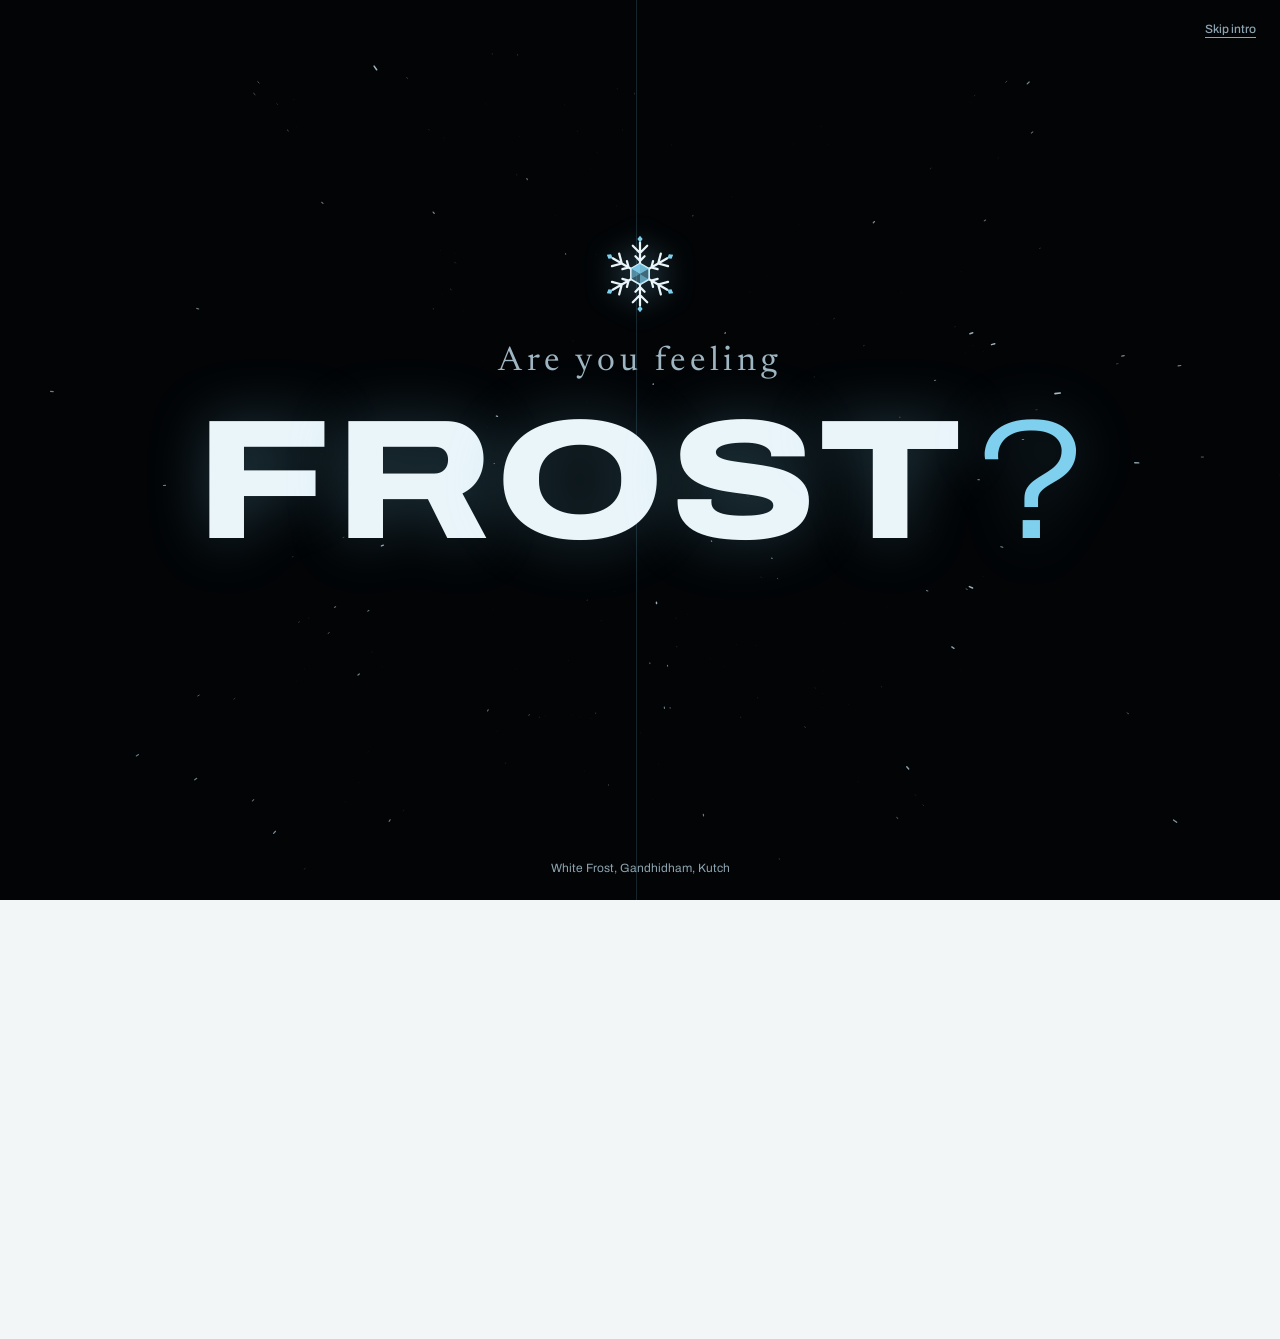
==== commit 8000bcd1: "Add files via upload" ====
--- a/index.html
+++ b/index.html
@@ -18,11 +18,10 @@
 </head>
 <body class="has-fab">
 <svg width="0" height="0" style="position:absolute" aria-hidden="true" focusable="false"><symbol id="crystal" viewBox="0 0 64 64">
-<g fill="none" stroke="currentColor" stroke-width="1.7" stroke-linecap="round" stroke-linejoin="round">
-<path d="M32 24V8M32 16l-5.5-5.5M32 16l5.5-5.5M32 22l-3.5-3.5M32 22l3.5-3.5M32 40v16m0-8-5.5 5.5M32 48l5.5 5.5M32 42l-3.5 3.5M32 42l3.5 3.5"/>
-<path d="M32 24l6.93 4v8L32 40l-6.93-4v-8z" stroke-width="1.3"/>
-</g>
-<g fill="var(--logo-accent,currentColor)"><polygon points="32,32 32,24 38.93,28" fill-opacity=".85"/><polygon points="32,32 38.93,28 38.93,36" fill-opacity=".4"/><polygon points="32,32 38.93,36 32,40" fill-opacity=".75"/><polygon points="32,32 32,40 25.07,36" fill-opacity=".4"/><polygon points="32,32 25.07,36 25.07,28" fill-opacity=".65"/><polygon points="32,32 25.07,28 32,24" fill-opacity=".55"/></g>
+<g id="arm" fill="none" stroke="currentColor" stroke-width="1.7" stroke-linecap="round" stroke-linejoin="round"><path pathLength="1" d="M32 24V8M32 16l-5.5-5.5M32 16l5.5-5.5M32 22l-3.5-3.5M32 22l3.5-3.5"/><path d="M32 2.8l2 2.6-2 2.6-2-2.6z" fill="var(--logo-accent,currentColor)" stroke="none"/></g>
+<use href="#arm" transform="rotate(60 32 32)"/><use href="#arm" transform="rotate(120 32 32)"/><use href="#arm" transform="rotate(180 32 32)"/><use href="#arm" transform="rotate(240 32 32)"/><use href="#arm" transform="rotate(300 32 32)"/>
+<path pathLength="1" d="M32 24l6.93 4v8L32 40l-6.93-4v-8z" fill="none" stroke="currentColor" stroke-width="1.3" stroke-linejoin="round"/>
+<g fill="var(--logo-accent,currentColor)"><polygon points="32,32 32,24 38.93,28" fill-opacity=".85"/><polygon points="32,32 38.93,28 38.93,36" fill-opacity=".4"/><polygon points="32,32 38.93,36 32,40" fill-opacity=".7"/><polygon points="32,32 32,40 25.07,36" fill-opacity=".3"/><polygon points="32,32 25.07,36 25.07,28" fill-opacity=".6"/><polygon points="32,32 25.07,28 32,24" fill-opacity=".95"/></g>
 </symbol></svg>
 <div class="gate" id="gate" role="dialog" aria-label="Welcome to White Frost">
   <i class="door l"></i><i class="door r"></i>
@@ -35,30 +34,60 @@
     <button class="yeah" id="yeah" type="button">Yeah!</button>
   </div>
   <p class="tag">White Frost, Gandhidham, Kutch</p>
-  <div class="load" id="load" aria-live="polite"><div class="deg" id="deg">+10°C</div><div class="bar"><i id="fill"></i></div><p id="status">Cooling to −18°C</p></div>
+  <div class="load" id="load" aria-live="polite">
+    <div class="deg" id="deg">+10°C</div>
+    <div class="bar"><i id="fill"></i></div>
+    <p id="status">Cooling to −18°C</p>
+  </div>
 </div>
-<div class="shut open" id="shut" aria-hidden="true"><i class="door l"></i><i class="door r"></i><div class="mid"><svg viewBox="0 0 64 64"><use href="#crystal"/></svg><p>White Frost</p></div></div>
+
+<div class="shut open" id="shut" aria-hidden="true">
+  <i class="door l"></i><i class="door r"></i>
+  <div class="mid"><svg viewBox="0 0 64 64"><use href="#crystal"/></svg><p>White Frost</p></div>
+</div>
 <header class="top">
   <a class="mark" href="index.html"><svg class="logo" viewBox="0 0 64 64" aria-hidden="true"><use href="#crystal"/></svg><span>White Frost</span></a>
-  <div class="right"><span class="reading" id="reading" aria-hidden="true">+10°C</span><nav><a href="products.html">Products</a><a href="coldrooms.html">Cold rooms</a><a href="inquiry.html">Enquiry</a></nav></div>
+  <div class="right">
+    <span class="reading" id="reading" aria-hidden="true">+10°C</span>
+    <nav>
+      <a href="products.html">Products</a>
+      <a href="coldrooms.html">Cold rooms</a>
+      <a href="inquiry.html">Enquiry</a>
+    </nav>
+  </div>
   <i class="progress" id="progress"></i>
 </header>
+
 <main id="top">
   <section class="hero">
     <h1><span class="ln"><span>Cold, held</span></span><span class="ln"><span>exactly where</span></span><span class="ln"><span>you set it.</span></span></h1>
     <p class="intro">Refrigeration tools, spare parts and complete cold rooms, supplied from Gandhidham, Kutch.</p>
-    <div class="actions intro"><a class="btn" href="inquiry.html?product=General%20refrigeration%20requirement">Enquire now</a><a class="plain" href="products.html">See the range</a></div>
+    <div class="actions intro">
+      <a class="btn" href="inquiry.html?product=General%20refrigeration%20requirement">Enquire now</a>
+      <a class="plain" href="products.html">See the range</a>
+    </div>
+
     <div class="ruler" role="img" aria-label="Temperature scale from minus 40 to plus 10 degrees Celsius, marked at minus 18">
-      <div class="marker" id="marker"><span id="mtemp">−18°C</span></div><div class="scale" id="scale"></div>
-      <div class="labels"><span style="left:0">−40</span><span style="left:20%">−30</span><span style="left:40%">−20</span><span style="left:60%">−10</span><span style="left:80%">0</span><span style="left:100%">+10°C</span></div>
+      <div class="marker" id="marker"><span id="mtemp">−18°C</span></div>
+      <div class="scale" id="scale"></div>
+      <div class="labels"><span style="left:0">−40</span><span style="left:20%">−30</span><span style="left:40%">−20</span><span style="left:60%">−10</span><span style="left:80%">0</span><span style="left:100%">+10</span></div>
     </div>
   </section>
-  <section class="block"><h2>What we supply</h2><p class="lead">Parts, tools and complete cold rooms, from one shop in Gandhidham.</p>
-    <ul class="rows"><li><h3>Products</h3><p>Compressors, condensing units, coils, controls, gases, tools and spare parts.</p><a class="enq" href="products.html">View range</a></li><li><h3>Cold rooms</h3><p>Chillers and freezers built to your size and temperature.</p><a class="enq" href="coldrooms.html">View cold rooms</a></li><li><h3>Enquiry</h3><p>Tell us what you need by email or WhatsApp.</p><a class="enq" href="inquiry.html">Send enquiry</a></li></ul>
+
+  <section class="block">
+    <h2>What we supply</h2>
+    <p class="lead">Parts, tools and complete cold rooms, from one shop in Gandhidham.</p>
+    <ul class="rows">
+      <li><h3>Products</h3><p>Compressors, condensing units, coils, controls, gases, tools and spare parts.</p><a class="enq" href="products.html">View range</a></li>
+      <li><h3>Cold rooms</h3><p>Chillers and freezers built to your size and temperature.</p><a class="enq" href="coldrooms.html">View cold rooms</a></li>
+      <li><h3>Enquiry</h3><p>Tell us what you need by email or WhatsApp.</p><a class="enq" href="inquiry.html">Send enquiry</a></li>
+    </ul>
   </section>
 </main>
+
 <footer><span>© White Frost, Gandhidham, Kutch</span><span><a href="tel:+919825940670">+91 98259 40670</a><a href="mailto:hariomrefgim@gmail.com">hariomrefgim@gmail.com</a></span></footer>
-<a class="fab" href="https://wa.me/919825940670?text=Hello%20White%20Frost%2C%20I%20would%20like%20to%20enquire%20about%20your%20refrigeration%20products." target="_blank" rel="noopener" aria-label="Chat with White Frost on WhatsApp"><svg viewBox="0 0 24 24" aria-hidden="true"><path class="h" d="M20.52 3.48A11.78 11.78 0 0 0 12.12 1C6.06 1 1.15 5.9 1.15 11.95c0 2.08.54 4.12 1.57 5.92L1 23l5.3-1.47a10.9 10.9 0 0 0 5.82 1.74h.01c6.06 0 11-4.9 11-10.95 0-2.92-1.14-5.67-3.62-7.84Zm-8.4 16.08h-.01a9.04 9.04 0 0 1-4.6-1.26l-.33-.2-3.14.87.84-3.06-.22-.35A9.03 9.03 0 0 1 18.4 11.9 9.02 9.02 0 0 1 12.12 19.56Zm5.14-6.75c-.28-.14-1.66-.82-1.92-.91-.25-.1-.43-.14-.61.14-.18.28-.72.91-.88 1.1-.16.18-.33.21-.62.07-.28-.14-1.18-.44-2.25-1.42-.83-.74-1.39-1.64-1.55-1.92-.16-.28-.02-.43.13-.57.13-.13.28-.33.42-.5.14-.17.18-.28.28-.47.09-.18.05-.35-.02-.49-.07-.14-.61-1.47-.84-2.01-.22-.52-.45-.45-.61-.46h-.53c-.18 0-.47.07-.72.35-.25.28-.96.94-.96 2.29 0 1.34.98 2.65 1.12 2.83.14.18 1.93 2.94 4.68 4.12.66.28 1.17.45 1.57.58.66.21 1.26.18 1.74.11.53-.08 1.66-.68 1.89-1.34.23-.66.23-1.23.16-1.35-.07-.12-.25-.19-.53-.33Z"/></svg></a>
+<a class="fab" href="https://wa.me/919825940670?text=Hello%20White%20Frost%2C%20I%20would%20like%20to%20enquire%20about%20your%20refrigeration%20products." target="_blank" rel="noopener" aria-label="Enquire on WhatsApp"><svg viewBox="0 0 24 24" aria-hidden="true"><path d="M12 3a9 9 0 0 0-7.8 13.5L3 21l4.6-1.2A9 9 0 1 0 12 3z"/><path class="h" d="M9 8.5c0 3.5 3 6.5 6.5 6.5l1-1.6-2.2-1.1-.9.9c-1-.4-2-1.4-2.4-2.4l.9-.9-1.1-2.2z"/></svg><span>WhatsApp</span></a>
+
 <script src="intro.js"></script>
 </body>
 </html>
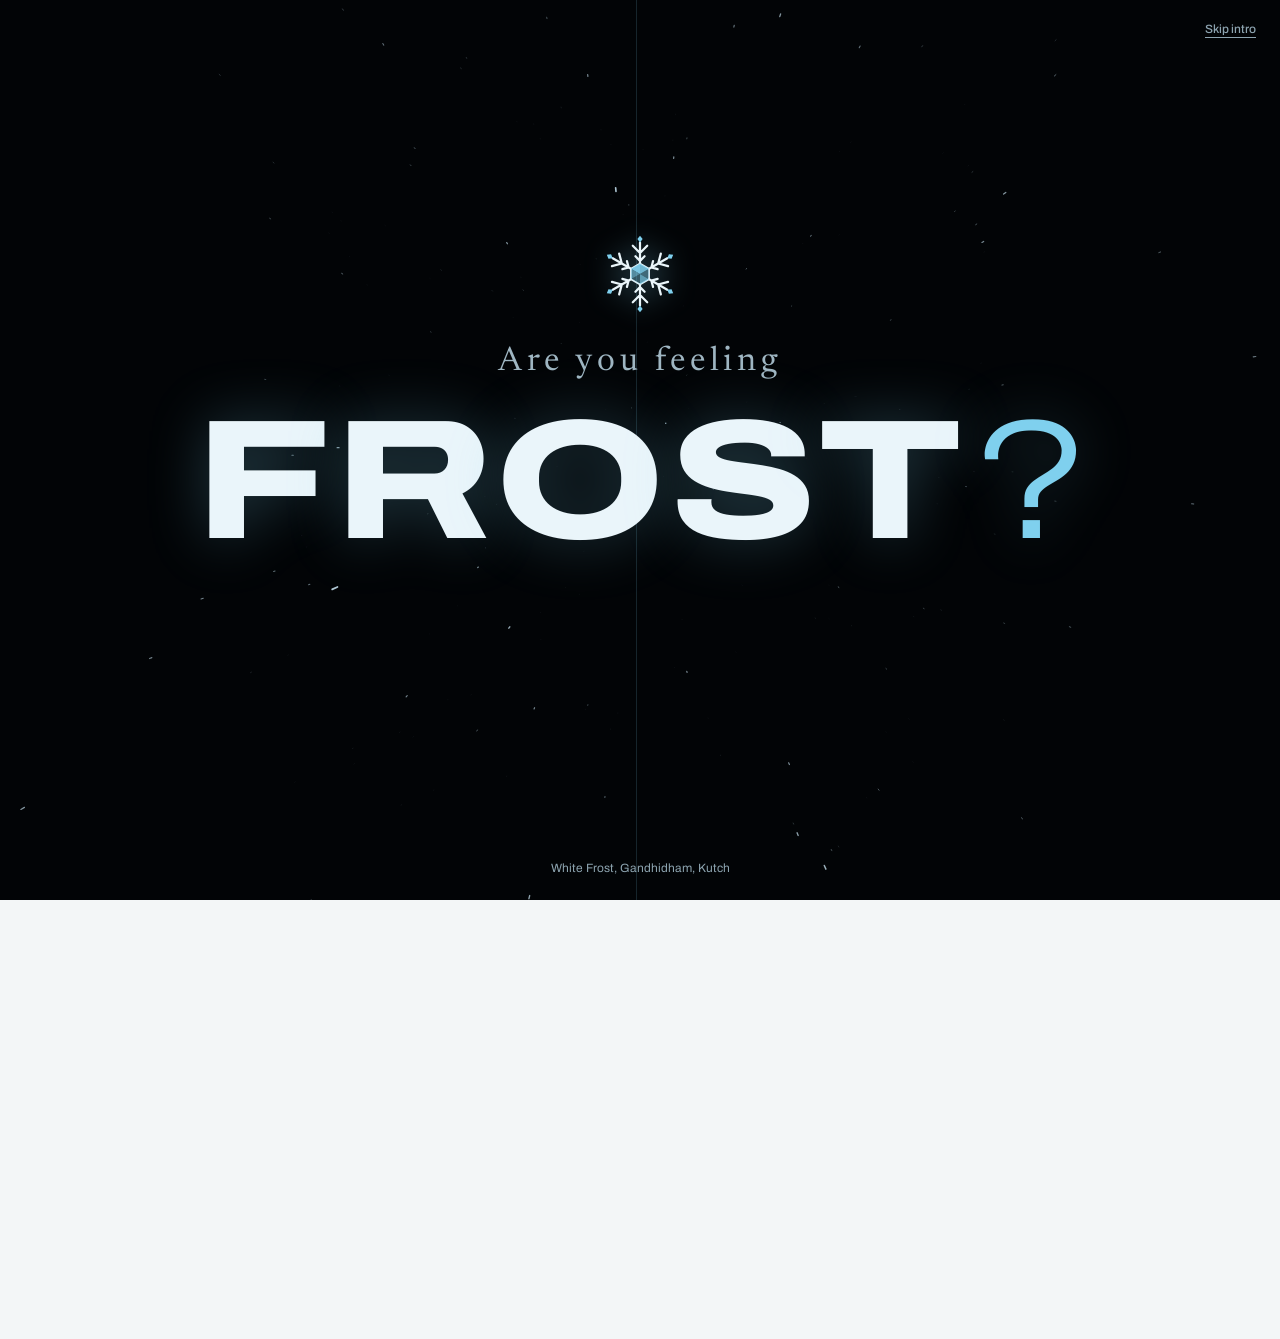
==== commit da7bc37f: "Add files via upload" ====
--- a/index.html
+++ b/index.html
@@ -15,6 +15,7 @@
 <link href="https://fonts.googleapis.com/css2?family=Archivo:wdth,wght@62..125,300..800&family=Newsreader:opsz,wght@6..72,400;6..72,500&display=swap" rel="stylesheet">
 <link rel="stylesheet" href="home.css">
 <link rel="stylesheet" href="intro.css">
+<style>@media(max-width:400px){.mark span{display:none}.top nav{gap:10px}}</style>
 </head>
 <body class="has-fab">
 <svg width="0" height="0" style="position:absolute" aria-hidden="true" focusable="false"><symbol id="crystal" viewBox="0 0 64 64">
@@ -52,6 +53,7 @@
     <nav>
       <a href="products.html">Products</a>
       <a href="coldrooms.html">Cold rooms</a>
+      <a href="gallery.html">Gallery</a>
       <a href="inquiry.html">Enquiry</a>
     </nav>
   </div>
--- a/home.css
+++ b/home.css
@@ -3,30 +3,159 @@
   --deep:#0f1d25; --deep-ink:#e6eff3; --deep-rule:#2b414d;
   box-sizing:border-box; padding-top:env(safe-area-inset-top,0px); padding-bottom:env(safe-area-inset-bottom,0px);
 }
-@media (prefers-color-scheme:dark){:root:not([data-theme="light"]){--paper:#0c171e;--ink:#e6eff3;--muted:#8fa4b0;--rule:#253945;--signal:#6fc0dc;--tick:#4a6270;--chill-to:#12303f;--deep:#050d12}}
+@media (prefers-color-scheme:dark){:root:not([data-theme="light"]){
+  --paper:#0c171e; --ink:#e6eff3; --muted:#8fa4b0; --rule:#253945; --signal:#6fc0dc; --tick:#4a6270; --chill-to:#12303f; --deep:#050d12;}}
 :root[data-theme="dark"]{--paper:#0c171e;--ink:#e6eff3;--muted:#8fa4b0;--rule:#253945;--signal:#6fc0dc;--tick:#4a6270;--chill-to:#12303f;--deep:#050d12}
 html{scroll-padding-top:calc(60px + env(safe-area-inset-top,0px));scroll-behavior:smooth}
 *,*::before,*::after{box-sizing:border-box}
-body{--chill:0;--bg:var(--paper);--bg:color-mix(in srgb,var(--paper),var(--chill-to) calc(var(--chill)*60%));margin:0;background:var(--bg);color:var(--ink);font:400 15px/1.6 "Archivo",system-ui,sans-serif;font-stretch:100%;-webkit-font-smoothing:antialiased}
+body{--chill:0;--bg:var(--paper);--bg:color-mix(in srgb,var(--paper),var(--chill-to) calc(var(--chill)*60%));
+  margin:0;background:var(--bg);color:var(--ink);font:400 15px/1.6 "Archivo",system-ui,sans-serif;font-stretch:100%;-webkit-font-smoothing:antialiased}
 body::before{content:"";position:fixed;inset:0 0 auto;height:env(safe-area-inset-top,0px);background:var(--bg);z-index:20}
-h1,h2,h3{margin:0;font-weight:400}h1,h2{font-family:"Newsreader",Georgia,serif;letter-spacing:-.015em;line-height:1.08}a{color:inherit}:focus-visible{outline:2px solid var(--signal);outline-offset:3px}
-.top{position:sticky;top:env(safe-area-inset-top,0px);z-index:10;display:flex;justify-content:space-between;align-items:center;height:56px;padding:0 max(22px,calc((100% - 960px)/2));background:var(--bg);border-bottom:1px solid var(--rule)}
-.mark{display:flex;align-items:center;gap:9px;font-weight:700;font-stretch:118%;font-size:14px;text-decoration:none}.right{display:flex;align-items:center;gap:22px}.reading{min-width:48px;text-align:right;font:600 12px "Archivo",sans-serif;font-variant-numeric:tabular-nums;color:var(--signal)}
-.top nav{display:flex;gap:22px;font-size:13px;color:var(--muted)}.top nav a{text-decoration:none;background:linear-gradient(currentColor,currentColor) no-repeat 0 100%/0 1px;transition:background-size .3s,color .2s;padding-bottom:2px}.top nav a:hover{color:var(--ink);background-size:100% 1px}.progress{position:absolute;left:0;bottom:-1px;height:2px;width:100%;background:var(--signal);transform:scaleX(0);transform-origin:left}
-.hero,.block,.cold .inner{max-width:960px;margin:0 auto;padding-left:22px;padding-right:22px}.hero{padding-top:84px;padding-bottom:64px}.hero h1{font-size:clamp(40px,7.4vw,76px)}
-.ln{display:block;overflow:hidden;padding-bottom:.1em;margin-bottom:-.1em}.ln>span{display:block;transform:translateY(108%);animation:rise 1.1s cubic-bezier(.2,.7,.2,1) forwards}.ln:nth-child(2)>span{animation-delay:.12s}.ln:nth-child(3)>span{animation-delay:.24s}@keyframes rise{to{transform:none}}
-.intro{opacity:0;animation:show .8s ease .8s forwards}@keyframes show{to{opacity:1}}.hero p{color:var(--muted);max-width:42ch;margin:22px 0 28px}.actions{display:flex;align-items:center;gap:24px;flex-wrap:wrap}
-.btn{position:relative;z-index:0;overflow:hidden;display:inline-block;background:var(--ink);color:var(--paper);border:1px solid var(--ink);padding:11px 22px;border-radius:2px;font:600 13px "Archivo",sans-serif;text-decoration:none;cursor:pointer;transition:color .3s,border-color .3s}.btn::before{content:"";position:absolute;inset:0;z-index:-1;background:var(--signal);transform:scaleX(0);transform-origin:left;transition:transform .4s cubic-bezier(.2,.7,.2,1)}.btn:hover{color:#fff;border-color:var(--signal)}.btn:hover::before{transform:scaleX(1)}.btn.light{background:var(--deep-ink);color:var(--deep);border-color:var(--deep-ink)}.plain{font-size:13px;color:var(--muted);text-underline-offset:4px}
-.ruler{--x:44%;position:relative;margin-top:84px;padding-top:34px}.scale{display:flex;justify-content:space-between;height:22px;border-top:1px solid var(--ink)}.scale i{width:1px;height:8px;background:var(--tick);transition:background .25s}.scale i.M{height:16px}.scale i.on{background:var(--signal)}.labels{position:relative;height:16px;font-size:11px;color:var(--muted);font-variant-numeric:tabular-nums}.labels span{position:absolute;top:2px;transform:translateX(-50%)}.marker{position:absolute;top:0;left:var(--x);width:0;height:100%}.marker::after{content:"";position:absolute;left:-1px;top:30px;bottom:26px;width:2px;background:var(--signal)}.marker span{position:absolute;left:-31px;top:0;width:62px;text-align:center;font:600 12px "Archivo",sans-serif;color:var(--signal);font-variant-numeric:tabular-nums}
-.block{padding-top:72px;padding-bottom:72px;border-top:1px solid var(--rule)}.block h2,.cold h2{font-size:clamp(28px,4vw,38px)}.lead{color:var(--muted);max-width:46ch;margin:12px 0 0}
-.rows{list-style:none;margin:36px 0 0;padding:0;border-bottom:1px solid var(--rule)}.rows li{position:relative;display:grid;grid-template-columns:220px 1fr auto;gap:24px;align-items:baseline;padding:18px 0}.rows li::before,.rows li::after{content:"";position:absolute;left:0;right:0;top:0;height:1px;transform-origin:left}.rows li::before{background:var(--rule);transition:transform .9s cubic-bezier(.2,.7,.2,1) var(--d,0ms)}.rows li::after{background:var(--signal);height:2px;top:-.5px;transform:scaleX(0);transition:transform .45s cubic-bezier(.2,.7,.2,1)}.js .rows li:not(.in)::before{transform:scaleX(0)}.js .rows li>*{transition:opacity .7s ease calc(var(--d,0ms) + 250ms)}.js .rows li:not(.in)>*{opacity:0}.rows h3{font-weight:600;font-stretch:108%;font-size:15px;transition:transform .35s cubic-bezier(.2,.7,.2,1)}.rows p{margin:0;color:var(--muted);font-size:14px}.rows button{font:600 13px "Archivo",sans-serif;color:var(--signal);background:none;border:0;padding:4px 0;cursor:pointer;text-decoration:underline;text-underline-offset:4px}@media(hover:hover){.rows li:hover::after{transform:scaleX(1)}.rows li:hover h3{transform:translateX(8px)}}
-.cold{position:relative;overflow:hidden;background:var(--deep);color:var(--deep-ink);padding:72px 0}#snow{position:absolute;inset:0;width:100%;height:100%;pointer-events:none}.cold .inner{position:relative}.cold .lead{color:#9fb4c0}table{width:100%;border-collapse:collapse;margin:34px 0 36px;max-width:640px;font-variant-numeric:tabular-nums}th,td{text-align:left;padding:13px 0;border-top:1px solid var(--deep-rule);font-size:14px}th{font-weight:500;color:#9fb4c0;font-size:12px}td:first-child{font-weight:600;font-stretch:108%;width:170px}tbody tr:last-child td{border-bottom:1px solid var(--deep-rule)}
-.split{display:grid;grid-template-columns:.8fr 1.2fr;gap:56px}address{font-style:normal;margin-top:26px;line-height:1.9}address a{text-decoration:none;border-bottom:1px solid var(--rule)}form{display:grid;gap:18px}label{display:grid;gap:4px;font-size:12px;color:var(--muted)}input,select,textarea{font:inherit;font-size:15px;color:var(--ink);background:linear-gradient(var(--signal),var(--signal)) no-repeat 0 100%/0 2px;border:0;border-bottom:1px solid var(--ink);border-radius:0;padding:8px 0;width:100%;transition:background-size .4s cubic-bezier(.2,.7,.2,1)}input:focus,select:focus,textarea:focus{background-size:100% 2px;outline:none}select option{color:#12222b}textarea{resize:vertical}form .btn{justify-self:start;margin-top:6px}.send-row{display:flex;flex-wrap:wrap;gap:12px;margin-top:6px}.send-row .btn{margin-top:0}.btn.wa{background:transparent;color:var(--ink);border-color:var(--ink)}
+h1,h2,h3{margin:0;font-weight:400}
+h1,h2{font-family:"Newsreader",Georgia,serif;letter-spacing:-.015em;line-height:1.08}
+a{color:inherit}
+:focus-visible{outline:2px solid var(--signal);outline-offset:3px}
+
+/* header: live temperature readout and scroll progress */
+.top{position:sticky;top:env(safe-area-inset-top,0px);z-index:10;display:flex;justify-content:space-between;align-items:center;
+  height:56px;padding:0 max(22px,calc((100% - 960px)/2));background:var(--bg);border-bottom:1px solid var(--rule)}
+.mark{display:flex;align-items:center;gap:9px;font-weight:700;font-stretch:118%;font-size:14px;text-decoration:none}
+.right{display:flex;align-items:center;gap:22px}
+.reading{min-width:48px;text-align:right;font:600 12px "Archivo",sans-serif;font-variant-numeric:tabular-nums;color:var(--signal)}
+.top nav{display:flex;gap:22px;font-size:13px;color:var(--muted)}
+.top nav a{text-decoration:none;background:linear-gradient(currentColor,currentColor) no-repeat 0 100%/0 1px;transition:background-size .3s,color .2s;padding-bottom:2px}
+.top nav a:hover{color:var(--ink);background-size:100% 1px}
+.progress{position:absolute;left:0;bottom:-1px;height:2px;width:100%;background:var(--signal);transform:scaleX(0);transform-origin:left}
+
+.hero,.block,.cold .inner{max-width:960px;margin:0 auto;padding-left:22px;padding-right:22px}
+.hero{padding-top:84px;padding-bottom:64px}
+.hero h1{font-size:clamp(40px,7.4vw,76px)}
+.ln{display:block;overflow:hidden;padding-bottom:.1em;margin-bottom:-.1em}
+.ln>span{display:block;transform:translateY(108%);animation:rise 1.1s cubic-bezier(.2,.7,.2,1) forwards}
+.ln:nth-child(2)>span{animation-delay:.12s}.ln:nth-child(3)>span{animation-delay:.24s}
+@keyframes rise{to{transform:none}}
+.intro{opacity:0;animation:show .8s ease .8s forwards}
+@keyframes show{to{opacity:1}}
+.hero p{color:var(--muted);max-width:42ch;margin:22px 0 28px}
+.actions{display:flex;align-items:center;gap:24px;flex-wrap:wrap}
+
+.btn{position:relative;z-index:0;overflow:hidden;display:inline-block;background:var(--ink);color:var(--paper);border:1px solid var(--ink);padding:11px 22px;border-radius:2px;font:600 13px "Archivo",sans-serif;text-decoration:none;cursor:pointer;transition:color .3s,border-color .3s}
+.btn::before{content:"";position:absolute;inset:0;z-index:-1;background:var(--signal);transform:scaleX(0);transform-origin:left;transition:transform .4s cubic-bezier(.2,.7,.2,1)}
+.btn:hover{color:#fff;border-color:var(--signal)}.btn:hover::before{transform:scaleX(1)}
+.btn.light{background:var(--deep-ink);color:var(--deep);border-color:var(--deep-ink)}
+.plain{font-size:13px;color:var(--muted);text-underline-offset:4px}
+
+/* signature: temperature ruler */
+.ruler{--x:44%;position:relative;margin-top:84px;padding-top:34px}
+.scale{display:flex;justify-content:space-between;height:22px;border-top:1px solid var(--ink)}
+.scale i{width:1px;height:8px;background:var(--tick);transition:background .25s}
+.scale i.M{height:16px}
+.scale i.on{background:var(--signal)}
+.labels{position:relative;height:16px;font-size:11px;color:var(--muted);font-variant-numeric:tabular-nums}
+.labels span{position:absolute;top:2px;transform:translateX(-50%)}
+.marker{position:absolute;top:0;left:var(--x);width:0;height:100%}
+.marker::after{content:"";position:absolute;left:-1px;top:30px;bottom:26px;width:2px;background:var(--signal)}
+.marker span{position:absolute;left:-31px;top:0;width:62px;text-align:center;font:600 12px "Archivo",sans-serif;color:var(--signal);font-variant-numeric:tabular-nums}
+
+.block{padding-top:72px;padding-bottom:72px;border-top:1px solid var(--rule)}
+.block h2,.cold h2{font-size:clamp(28px,4vw,38px)}
+.lead{color:var(--muted);max-width:46ch;margin:12px 0 0}
+
+/* product rows: rules draw in, hover marks the row */
+.rows{list-style:none;margin:36px 0 0;padding:0;border-bottom:1px solid var(--rule)}
+.rows li{position:relative;display:grid;grid-template-columns:220px 1fr auto;gap:24px;align-items:baseline;padding:18px 0}
+.rows li::before,.rows li::after{content:"";position:absolute;left:0;right:0;top:0;height:1px;transform-origin:left}
+.rows li::before{background:var(--rule);transition:transform .9s cubic-bezier(.2,.7,.2,1) var(--d,0ms)}
+.rows li::after{background:var(--signal);height:2px;top:-.5px;transform:scaleX(0);transition:transform .45s cubic-bezier(.2,.7,.2,1)}
+.js .rows li:not(.in)::before{transform:scaleX(0)}
+.js .rows li>*{transition:opacity .7s ease calc(var(--d,0ms) + 250ms)}
+.js .rows li:not(.in)>*{opacity:0}
+.rows h3{font-weight:600;font-stretch:108%;font-size:15px;transition:transform .35s cubic-bezier(.2,.7,.2,1)}
+.rows p{margin:0;color:var(--muted);font-size:14px}
+.rows button{font:600 13px "Archivo",sans-serif;color:var(--signal);background:none;border:0;padding:4px 0;cursor:pointer;text-decoration:underline;text-underline-offset:4px}
+@media(hover:hover){.rows li:hover::after{transform:scaleX(1)}.rows li:hover h3{transform:translateX(8px)}}
+
+/* cold rooms: snowfall behind, numbers count to temperature */
+.cold{position:relative;overflow:hidden;background:var(--deep);color:var(--deep-ink);padding:72px 0}
+#snow{position:absolute;inset:0;width:100%;height:100%;pointer-events:none}
+.cold .inner{position:relative}
+.cold .lead{color:#9fb4c0}
+table{width:100%;border-collapse:collapse;margin:34px 0 36px;max-width:640px;font-variant-numeric:tabular-nums}
+th,td{text-align:left;padding:13px 0;border-top:1px solid var(--deep-rule);font-size:14px}
+th{font-weight:500;color:#9fb4c0;font-size:12px}
+td:first-child{font-weight:600;font-stretch:108%;width:170px}
+tbody tr:last-child td{border-bottom:1px solid var(--deep-rule)}
+
+.split{display:grid;grid-template-columns:.8fr 1.2fr;gap:56px}
+address{font-style:normal;margin-top:26px;line-height:1.9}
+address a{text-decoration:none;border-bottom:1px solid var(--rule)}
+form{display:grid;gap:18px}
+label{display:grid;gap:4px;font-size:12px;color:var(--muted)}
+input,select,textarea{font:inherit;font-size:15px;color:var(--ink);background:linear-gradient(var(--signal),var(--signal)) no-repeat 0 100%/0 2px;border:0;border-bottom:1px solid var(--ink);border-radius:0;padding:8px 0;width:100%;transition:background-size .4s cubic-bezier(.2,.7,.2,1)}
+input:focus,select:focus,textarea:focus{background-size:100% 2px;outline:none}
+select option{color:#12222b}
+textarea{resize:vertical}
+form .btn{justify-self:start;margin-top:6px}
+.send-row{display:flex;flex-wrap:wrap;gap:12px;margin-top:6px}
+.send-row .btn{margin-top:0}
+.btn.wa{background:transparent;color:var(--ink);border-color:var(--ink)}
+
 footer{display:flex;justify-content:space-between;flex-wrap:wrap;gap:6px;padding:24px max(22px,calc((100% - 960px)/2));font-size:12px;color:var(--muted);border-top:1px solid var(--rule)}
-@media(max-width:720px){.hero{padding-top:56px}.right{gap:14px}.top nav{gap:14px}.rows li{grid-template-columns:1fr auto;gap:4px 16px}.rows p{grid-column:1/2;grid-row:2}.rows button{grid-column:2;grid-row:1/3;align-self:center}.split{grid-template-columns:1fr;gap:36px}.block,.cold{padding-top:56px;padding-bottom:56px}}
-@media(prefers-reduced-motion:reduce){html{scroll-behavior:auto}.ln>span{transform:none;animation:none}.intro{opacity:1;animation:none}.js .rows li:not(.in)::before{transform:none}.js .rows li:not(.in)>*{opacity:1}*{transition-duration:.01ms!important}}
-.block h1{font-size:clamp(34px,6vw,56px)}.block.first{border-top:0}.top nav a[aria-current="page"]{color:var(--ink);background-size:100% 1px}.rows a.enq{display:inline-block;font:600 13px "Archivo",sans-serif;color:var(--signal);padding:4px 0;text-decoration:underline;text-underline-offset:4px}footer a{text-decoration:none;margin-left:14px}footer a:hover{text-decoration:underline}@media(max-width:720px){.rows a.enq{grid-column:2;grid-row:1/3;align-self:center}}@media(max-width:520px){.reading{display:none}.top nav{gap:12px;font-size:12px}}
+
+@media(max-width:720px){
+  .hero{padding-top:56px}
+  .right{gap:14px}.top nav{gap:14px}
+  .rows li{grid-template-columns:1fr auto;gap:4px 16px}
+  .rows p{grid-column:1/2;grid-row:2}
+  .rows button{grid-column:2;grid-row:1/3;align-self:center}
+  .split{grid-template-columns:1fr;gap:36px}
+  .block,.cold{padding-top:56px;padding-bottom:56px}
+}
+@media(prefers-reduced-motion:reduce){
+  html{scroll-behavior:auto}
+  .ln>span{transform:none;animation:none}.intro{opacity:1;animation:none}
+  .js .rows li:not(.in)::before{transform:none}.js .rows li:not(.in)>*{opacity:1}
+  *{transition-duration:.01ms!important}
+}
+
+/* multi-page additions */
+.block h1{font-size:clamp(34px,6vw,56px)}
+.block.first{border-top:0}
+.top nav a[aria-current="page"]{color:var(--ink);background-size:100% 1px}
+.rows a.enq{display:inline-block;font:600 13px "Archivo",sans-serif;color:var(--signal);padding:4px 0;text-decoration:underline;text-underline-offset:4px}
+footer a{text-decoration:none;margin-left:14px}
+footer a:hover{text-decoration:underline}
+@media(max-width:720px){.rows a.enq{grid-column:2;grid-row:1/3;align-self:center}}
+@media(max-width:520px){.reading{display:none}.top nav{gap:12px;font-size:12px}}
+
+/* crystal logo */
 .logo{width:22px;height:22px;flex:none;color:var(--ink);--logo-accent:var(--signal)}
-html.js:not(.entered){overflow:hidden}html.js:not(.entered) .ln>span,html.js:not(.entered) .intro{animation:none}html:not(.js) .shut{display:none}.shut{position:fixed;inset:0;z-index:90;color:#eaf5fa;font-family:"Archivo",system-ui,sans-serif}.shut:not(.open){pointer-events:auto}.shut:is(.open){pointer-events:none}.shut .door{position:absolute;top:0;bottom:0;width:50.3%;background:#020406;transition:transform .85s cubic-bezier(.77,0,.18,1)}.shut .door.l{left:0;box-shadow:inset -1px 0 0 rgba(127,208,238,.55)}.shut .door.r{right:0;box-shadow:inset 1px 0 0 rgba(127,208,238,.55)}.shut.open .door.l{transform:translateX(-101%)}.shut.open .door.r{transform:translateX(101%)}.shut .mid{position:absolute;inset:0;display:flex;flex-direction:column;align-items:center;justify-content:center;gap:20px;transition:opacity .35s ease}.shut.open .mid{opacity:0}.shut .mid svg{width:76px;height:76px;color:#eaf5fa;--logo-accent:#7fd0ee;stroke-dasharray:1;stroke-dashoffset:1;animation:draw 1.1s cubic-bezier(.2,.7,.2,1) .1s forwards;filter:drop-shadow(0 0 12px rgba(127,208,238,.35))}.shut .mid p{margin:0;font:400 clamp(26px,5vw,38px)/1 "Newsreader",Georgia,serif;letter-spacing:.02em}@keyframes draw{to{stroke-dashoffset:0}}
-.fab{position:fixed;right:max(16px,env(safe-area-inset-right,0px));bottom:calc(16px + env(safe-area-inset-bottom,0px));z-index:8;display:flex;align-items:center;gap:9px;padding:12px 18px;background:var(--ink);color:var(--paper);border-radius:2px;font:600 13px "Archivo",sans-serif;text-decoration:none;opacity:0;transform:translateY(12px);transition:opacity .6s ease .9s,transform .6s cubic-bezier(.2,.7,.2,1) .9s,background .3s,color .3s}html.entered .fab,html:not(.js) .fab{opacity:1;transform:none}.fab:hover{background:var(--signal);color:#fff}.fab svg{width:18px;height:18px;fill:none;stroke:currentColor;stroke-width:1.6;stroke-linejoin:round}.fab svg .h{fill:currentColor;stroke:none}.has-fab footer{padding-bottom:88px}
+
+/* page doors: close when leaving a page, open on arrival */
+html.js:not(.entered){overflow:hidden}
+html.js:not(.entered) .ln>span,html.js:not(.entered) .intro{animation:none}
+html:not(.js) .shut{display:none}
+.shut{position:fixed;inset:0;z-index:90;color:#eaf5fa;font-family:"Archivo",system-ui,sans-serif}
+.shut:not(.open){pointer-events:auto}
+.shut:is(.open){pointer-events:none}
+.shut .door{position:absolute;top:0;bottom:0;width:50.3%;background:#020406;transition:transform .85s cubic-bezier(.77,0,.18,1)}
+.shut .door.l{left:0;box-shadow:inset -1px 0 0 rgba(127,208,238,.55)}
+.shut .door.r{right:0;box-shadow:inset 1px 0 0 rgba(127,208,238,.55)}
+.shut.open .door.l{transform:translateX(-101%)}
+.shut.open .door.r{transform:translateX(101%)}
+.shut .mid{position:absolute;inset:0;display:flex;flex-direction:column;align-items:center;justify-content:center;gap:20px;transition:opacity .35s ease}
+.shut.open .mid{opacity:0}
+.shut .mid svg{width:76px;height:76px;color:#eaf5fa;--logo-accent:#7fd0ee;stroke-dasharray:1;stroke-dashoffset:1;animation:draw 1.1s cubic-bezier(.2,.7,.2,1) .1s forwards;filter:drop-shadow(0 0 12px rgba(127,208,238,.35))}
+.shut .mid p{margin:0;font:400 clamp(26px,5vw,38px)/1 "Newsreader",Georgia,serif;letter-spacing:.02em}
+@keyframes draw{to{stroke-dashoffset:0}}
+
+/* whatsapp enquiry button */
+.fab{position:fixed;right:max(16px,env(safe-area-inset-right,0px));bottom:calc(16px + env(safe-area-inset-bottom,0px));z-index:8;display:flex;align-items:center;gap:9px;
+  padding:12px 18px;background:var(--ink);color:var(--paper);border-radius:2px;font:600 13px "Archivo",sans-serif;text-decoration:none;
+  opacity:0;transform:translateY(12px);transition:opacity .6s ease .9s,transform .6s cubic-bezier(.2,.7,.2,1) .9s,background .3s,color .3s}
+html.entered .fab,html:not(.js) .fab{opacity:1;transform:none}
+.fab:hover{background:var(--signal);color:#fff}
+.fab svg{width:18px;height:18px;fill:none;stroke:currentColor;stroke-width:1.6;stroke-linejoin:round}
+.fab svg .h{fill:currentColor;stroke:none}
+.has-fab footer{padding-bottom:88px}
 @media(prefers-reduced-motion:reduce){.shut .mid svg{animation:none;stroke-dashoffset:0}.fab{transition:none}}
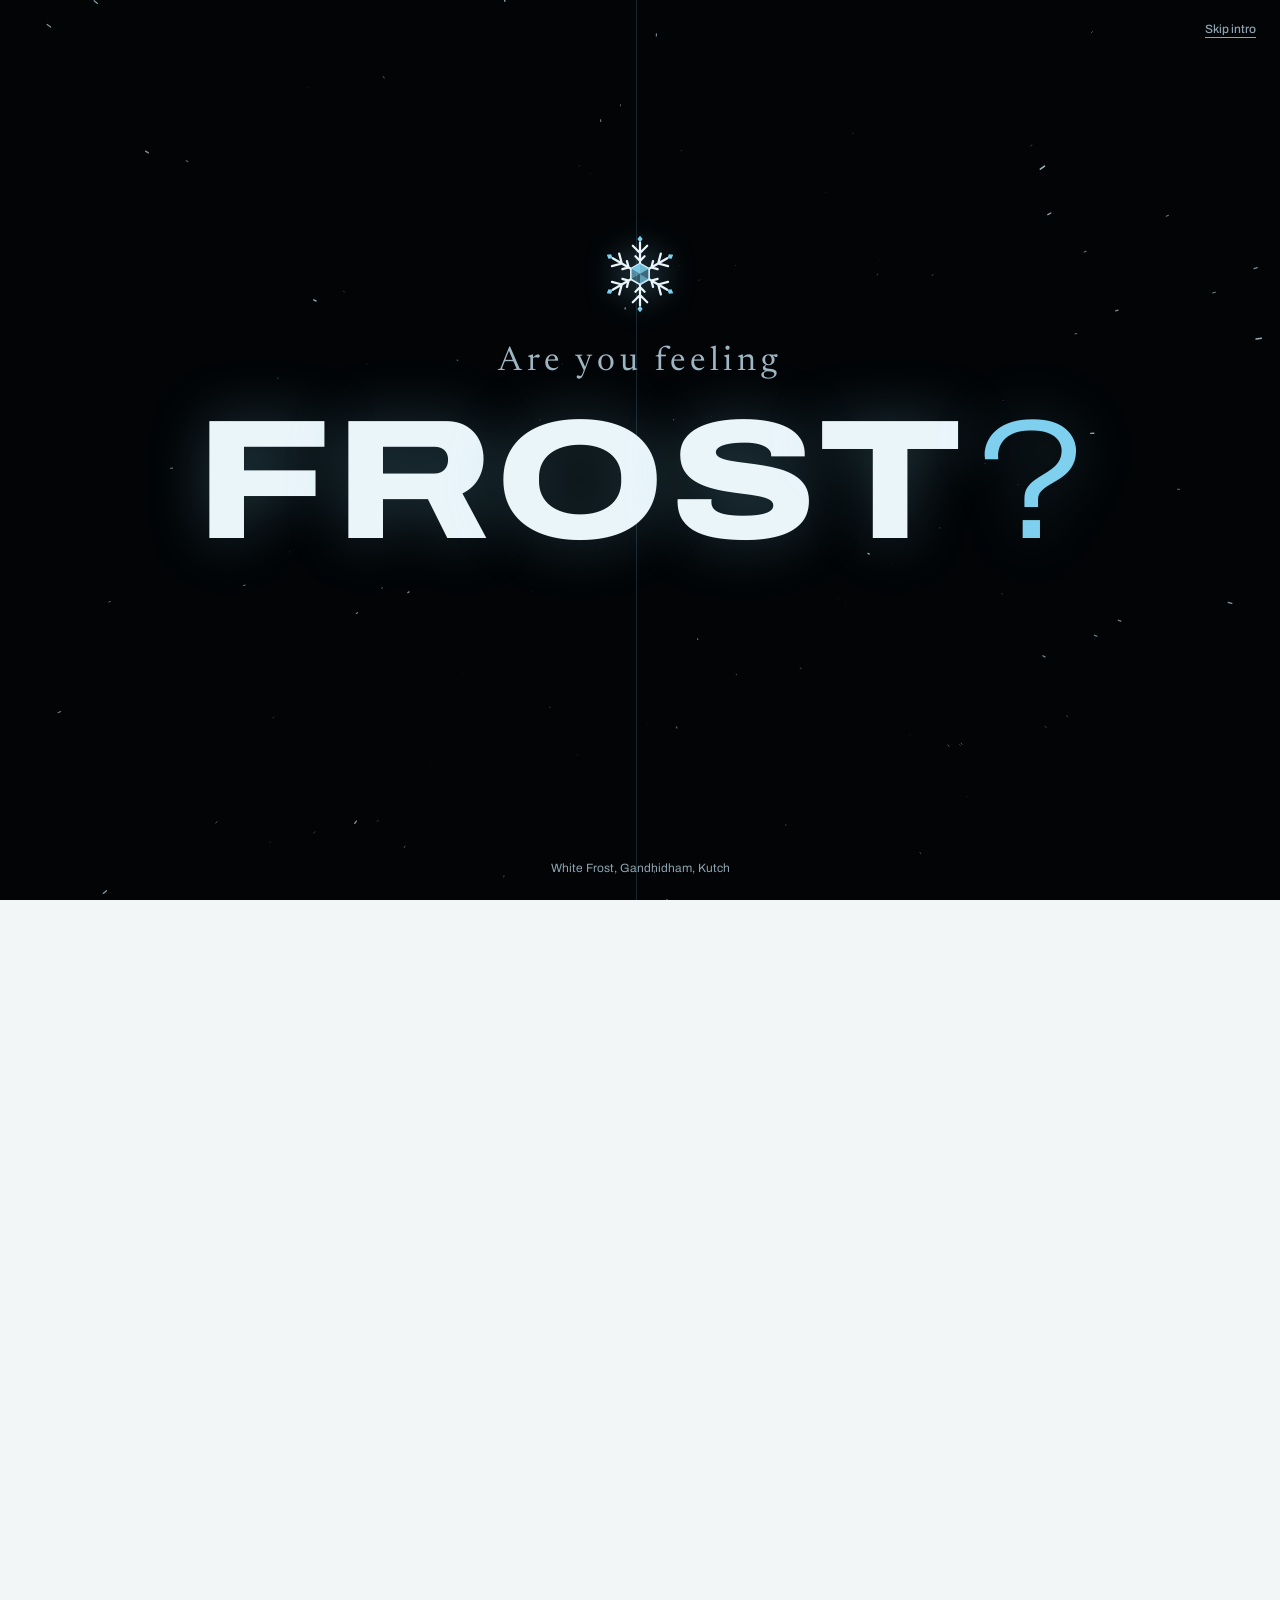
==== commit 74fc37c2: "Add files via upload" ====
--- a/index.html
+++ b/index.html
@@ -3,10 +3,10 @@
 <head>
 <meta charset="utf-8">
 <meta name="viewport" content="width=device-width, initial-scale=1, viewport-fit=cover">
-<title>White Frost – Refrigeration tools, spares and cold rooms, Gandhidham</title>
-<meta name="description" content="Refrigeration spare parts, tools and complete cold rooms from Gandhidham, Kutch.">
-<meta property="og:title" content="White Frost – Refrigeration tools, spares and cold rooms, Gandhidham">
-<meta property="og:description" content="Refrigeration spare parts, tools and complete cold rooms from Gandhidham, Kutch.">
+<title>White Frost – Authorised Ice Make dealer: coolers, freezers and cold rooms, Gandhidham</title>
+<meta name="description" content="Authorised dealer of Ice Make Refrigeration Limited. Water coolers, visi coolers, freezers, copper and aluminium lines, spare parts and cold rooms from Gandhidham, Kutch.">
+<meta property="og:title" content="White Frost – Authorised Ice Make dealer: coolers, freezers and cold rooms, Gandhidham">
+<meta property="og:description" content="Authorised dealer of Ice Make Refrigeration Limited. Water coolers, visi coolers, freezers, copper and aluminium lines, spare parts and cold rooms from Gandhidham, Kutch.">
 <meta property="og:type" content="website">
 <link rel="icon" href="favicon.svg" type="image/svg+xml">
 <script>document.documentElement.className+=" js"</script>
@@ -63,7 +63,7 @@
 <main id="top">
   <section class="hero">
     <h1><span class="ln"><span>Cold, held</span></span><span class="ln"><span>exactly where</span></span><span class="ln"><span>you set it.</span></span></h1>
-    <p class="intro">Refrigeration tools, spare parts and complete cold rooms, supplied from Gandhidham, Kutch.</p>
+    <p class="intro">Authorised dealer of Ice Make Refrigeration Limited. Coolers, freezers, refrigeration lines, tools, spare parts and complete cold rooms, supplied from Gandhidham, Kutch.</p>
     <div class="actions intro">
       <a class="btn" href="inquiry.html?product=General%20refrigeration%20requirement">Enquire now</a>
       <a class="plain" href="products.html">See the range</a>
@@ -77,9 +77,17 @@
   </section>
 
   <section class="block">
+    <h2>Authorised dealer of Ice Make Refrigeration Limited</h2>
+    <p class="lead">We hold a certificate of authorisation from Ice Make Refrigeration Limited. Ask us and we will show it to you.</p>
+  </section>
+
+  <section class="block">
     <h2>What we supply</h2>
-    <p class="lead">Parts, tools and complete cold rooms, from one shop in Gandhidham.</p>
+    <p class="lead">Coolers, freezers, refrigeration lines, parts, tools and complete cold rooms, from one shop in Gandhidham.</p>
     <ul class="rows">
+      <li><h3>Water coolers and visi coolers</h3><p>A wide range of water coolers, visi coolers and glass top coolers.</p><a class="enq" href="inquiry.html?product=Water%20coolers%20and%20visi%20coolers">Enquire</a></li>
+      <li><h3>Freezers</h3><p>Hard top and glass top freezers in many sizes.</p><a class="enq" href="inquiry.html?product=Hard%20top%20and%20glass%20top%20freezers">Enquire</a></li>
+      <li><h3>Copper and aluminium lines</h3><p>Copper lines and aluminium lines in a wide range.</p><a class="enq" href="inquiry.html?product=Copper%20and%20aluminium%20lines">Enquire</a></li>
       <li><h3>Products</h3><p>Compressors, condensing units, coils, controls, gases, tools and spare parts.</p><a class="enq" href="products.html">View range</a></li>
       <li><h3>Cold rooms</h3><p>Chillers and freezers built to your size and temperature.</p><a class="enq" href="coldrooms.html">View cold rooms</a></li>
       <li><h3>Enquiry</h3><p>Tell us what you need by email or WhatsApp.</p><a class="enq" href="inquiry.html">Send enquiry</a></li>
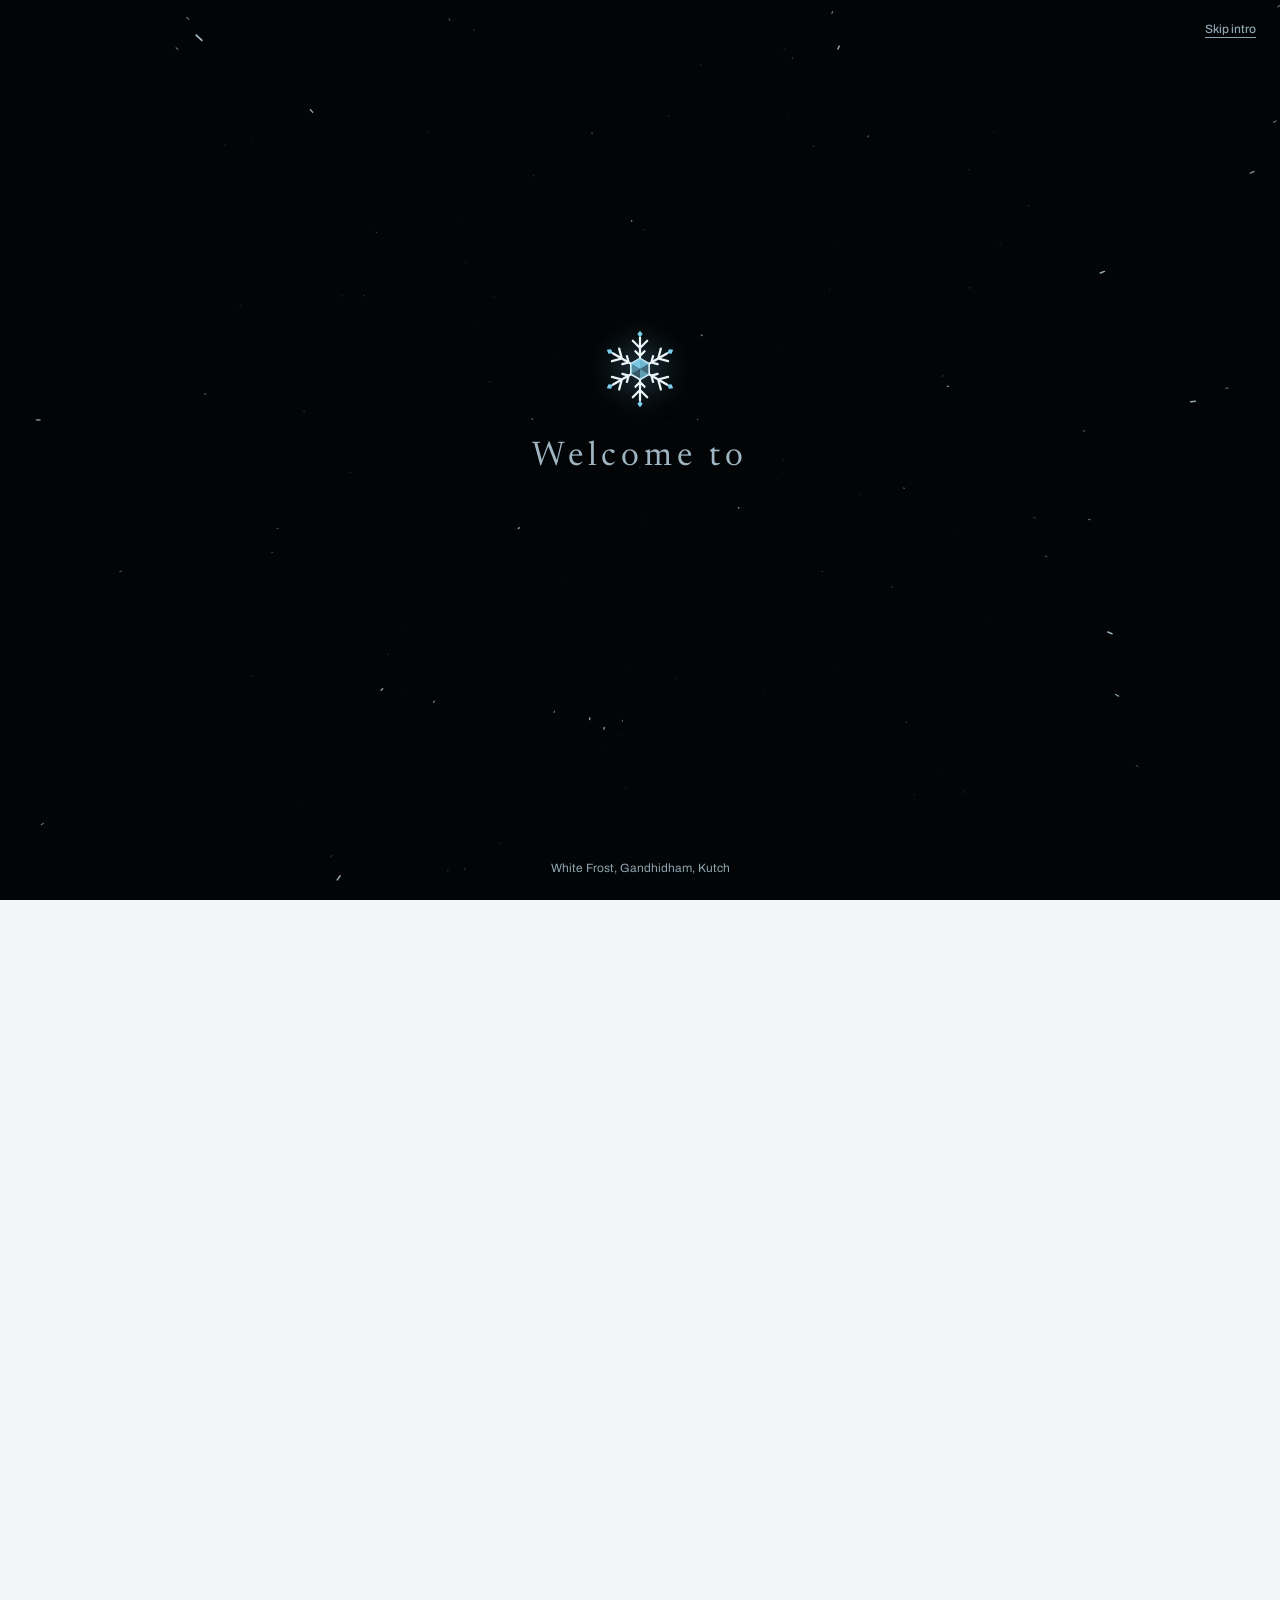
==== commit e702e15f: "Add files via upload" ====
--- a/index.html
+++ b/index.html
@@ -30,9 +30,9 @@
   <button class="skip" id="skip" type="button">Skip intro</button>
   <div class="stage" id="stage">
     <svg class="crown" viewBox="0 0 64 64" aria-hidden="true"><use href="#crystal"/></svg>
-    <p class="ask">Are you feeling</p>
-    <h2 class="word" aria-label="Frost?"><span style="--i:0">F</span><span style="--i:1">R</span><span style="--i:2">O</span><span style="--i:3">S</span><span style="--i:4">T</span><b style="--i:5">?</b></h2>
-    <button class="yeah" id="yeah" type="button">Yeah!</button>
+    <p class="ask">Welcome to</p>
+    <h2 class="word" aria-label="White Frost" aria-hidden="true"><span style="--i:0">F</span><span style="--i:1">R</span><span style="--i:2">O</span><span style="--i:3">S</span><span style="--i:4">T</span><b style="--i:5">?</b></h2>
+    <button class="yeah" id="yeah" type="button" aria-label="Enter White Frost">White Frost</button>
   </div>
   <p class="tag">White Frost, Gandhidham, Kutch</p>
   <div class="load" id="load" aria-live="polite">
--- a/intro.css
+++ b/intro.css
@@ -9,10 +9,10 @@
 /* cold room doors */
 .gate .door{position:absolute;top:0;bottom:0;width:50.3%;z-index:0;background:var(--void);
   transition:transform 1.7s cubic-bezier(.77,0,.18,1),box-shadow .45s ease}
-.gate .door.l{left:0;box-shadow:inset -1px 0 0 rgba(127,208,238,.16)}
-.gate .door.r{right:0;box-shadow:inset 1px 0 0 rgba(127,208,238,.16)}
-.gate.ready .door.l{box-shadow:inset -1px 0 0 rgba(127,208,238,.95),0 0 40px rgba(127,208,238,.35)}
-.gate.ready .door.r{box-shadow:inset 1px 0 0 rgba(127,208,238,.95),0 0 40px rgba(127,208,238,.35)}
+.gate .door.l{left:0;box-shadow:none}
+.gate .door.r{right:0;box-shadow:none}
+.gate.ready .door.l{box-shadow:none}
+.gate.ready .door.r{box-shadow:none}
 .gate.open .door.l{transform:translateX(-101%)}
 .gate.open .door.r{transform:translateX(101%)}
 
@@ -31,15 +31,19 @@
 .word b{font-weight:300;color:var(--ice);margin-left:.08em}
 @keyframes crystal{from{opacity:0;filter:blur(18px);transform:translateY(.12em) scale(1.12)}55%{opacity:1}to{opacity:1;filter:blur(0);transform:none}}
 
-.yeah{position:relative;z-index:0;overflow:hidden;margin-top:clamp(32px,6vh,56px);padding:15px 40px;background:transparent;color:var(--snow);
-  border:1px solid var(--ice);border-radius:2px;font:600 14px "Archivo",sans-serif;letter-spacing:.04em;cursor:pointer;
-  opacity:0;pointer-events:none;transform:translateY(8px);transition:opacity .9s ease,transform .9s ease,color .3s}
-.yeah::before{content:"";position:absolute;inset:0;z-index:-1;background:var(--ice);transform:scaleX(0);transform-origin:left;transition:transform .4s cubic-bezier(.2,.7,.2,1)}
-.yeah.on{opacity:1;pointer-events:auto;transform:none;animation:breathe 2.6s ease-out 1s infinite}
-.yeah:hover,.yeah:focus-visible{color:#02080c}
-.yeah:hover::before,.yeah:focus-visible::before{transform:scaleX(1)}
+.yeah{position:relative;z-index:0;overflow:hidden;margin-top:clamp(18px,3vh,28px);padding:clamp(16px,2.4vh,22px) clamp(36px,9vw,64px);color:#04141d;
+  background:linear-gradient(180deg,#a9e4f8 0%,#6fcdf0 45%,#3fa9dc 100%);border:1px solid rgba(220,246,255,.85);border-radius:4px;
+  font:700 clamp(17px,4.6vw,24px)/1 "Archivo",sans-serif;font-stretch:112%;letter-spacing:.2em;text-transform:uppercase;cursor:pointer;
+  box-shadow:inset 0 1px 0 rgba(255,255,255,.7),0 0 26px rgba(95,195,240,.55),0 0 70px rgba(55,150,225,.32);
+  opacity:0;pointer-events:none;transform:translateY(8px);transition:opacity .9s ease,transform .9s ease,filter .3s}
+.yeah::before{content:"";position:absolute;inset:0;z-index:-1;background:linear-gradient(105deg,transparent 35%,rgba(255,255,255,.55) 50%,transparent 65%);transform:translateX(-120%);animation:glint 3.6s ease-in-out 1.6s infinite}
+.yeah.on{opacity:1;pointer-events:auto;transform:none;animation:glow 2.8s ease-in-out 1s infinite}
+.yeah:hover,.yeah:focus-visible{filter:brightness(1.08)}
 .yeah:focus-visible{outline:2px solid var(--snow);outline-offset:4px}
-@keyframes breathe{from{box-shadow:0 0 0 0 rgba(127,208,238,.4)}to{box-shadow:0 0 0 16px rgba(127,208,238,0)}}
+@keyframes glow{0%,100%{box-shadow:inset 0 1px 0 rgba(255,255,255,.7),0 0 22px rgba(95,195,240,.45),0 0 56px rgba(55,150,225,.26)}50%{box-shadow:inset 0 1px 0 rgba(255,255,255,.8),0 0 36px rgba(110,210,250,.8),0 0 96px rgba(55,150,225,.5)}}
+@keyframes glint{0%,60%{transform:translateX(-120%)}100%{transform:translateX(120%)}}
+/* the animated headline word stays in the page so the intro timing is unchanged, but is not shown */
+.word{position:absolute;width:1px;height:1px;margin:-1px;overflow:hidden;clip-path:inset(50%);white-space:nowrap}
 
 .skip{position:absolute;z-index:3;top:calc(16px + env(safe-area-inset-top,0px));right:18px;background:none;border:0;padding:6px;
   font:500 12px "Archivo",sans-serif;color:var(--dim);cursor:pointer;text-decoration:underline;text-underline-offset:4px;transition:opacity .5s}
@@ -59,7 +63,7 @@
 
 @media(prefers-reduced-motion:reduce){
   .ask,.word span,.word b,.tag{opacity:1;animation:none;filter:none;transform:none}
-  .yeah.on{animation:none}
+  .yeah.on,.yeah::before{animation:none}
   .gate .door{transition-duration:.4s}
 }
 
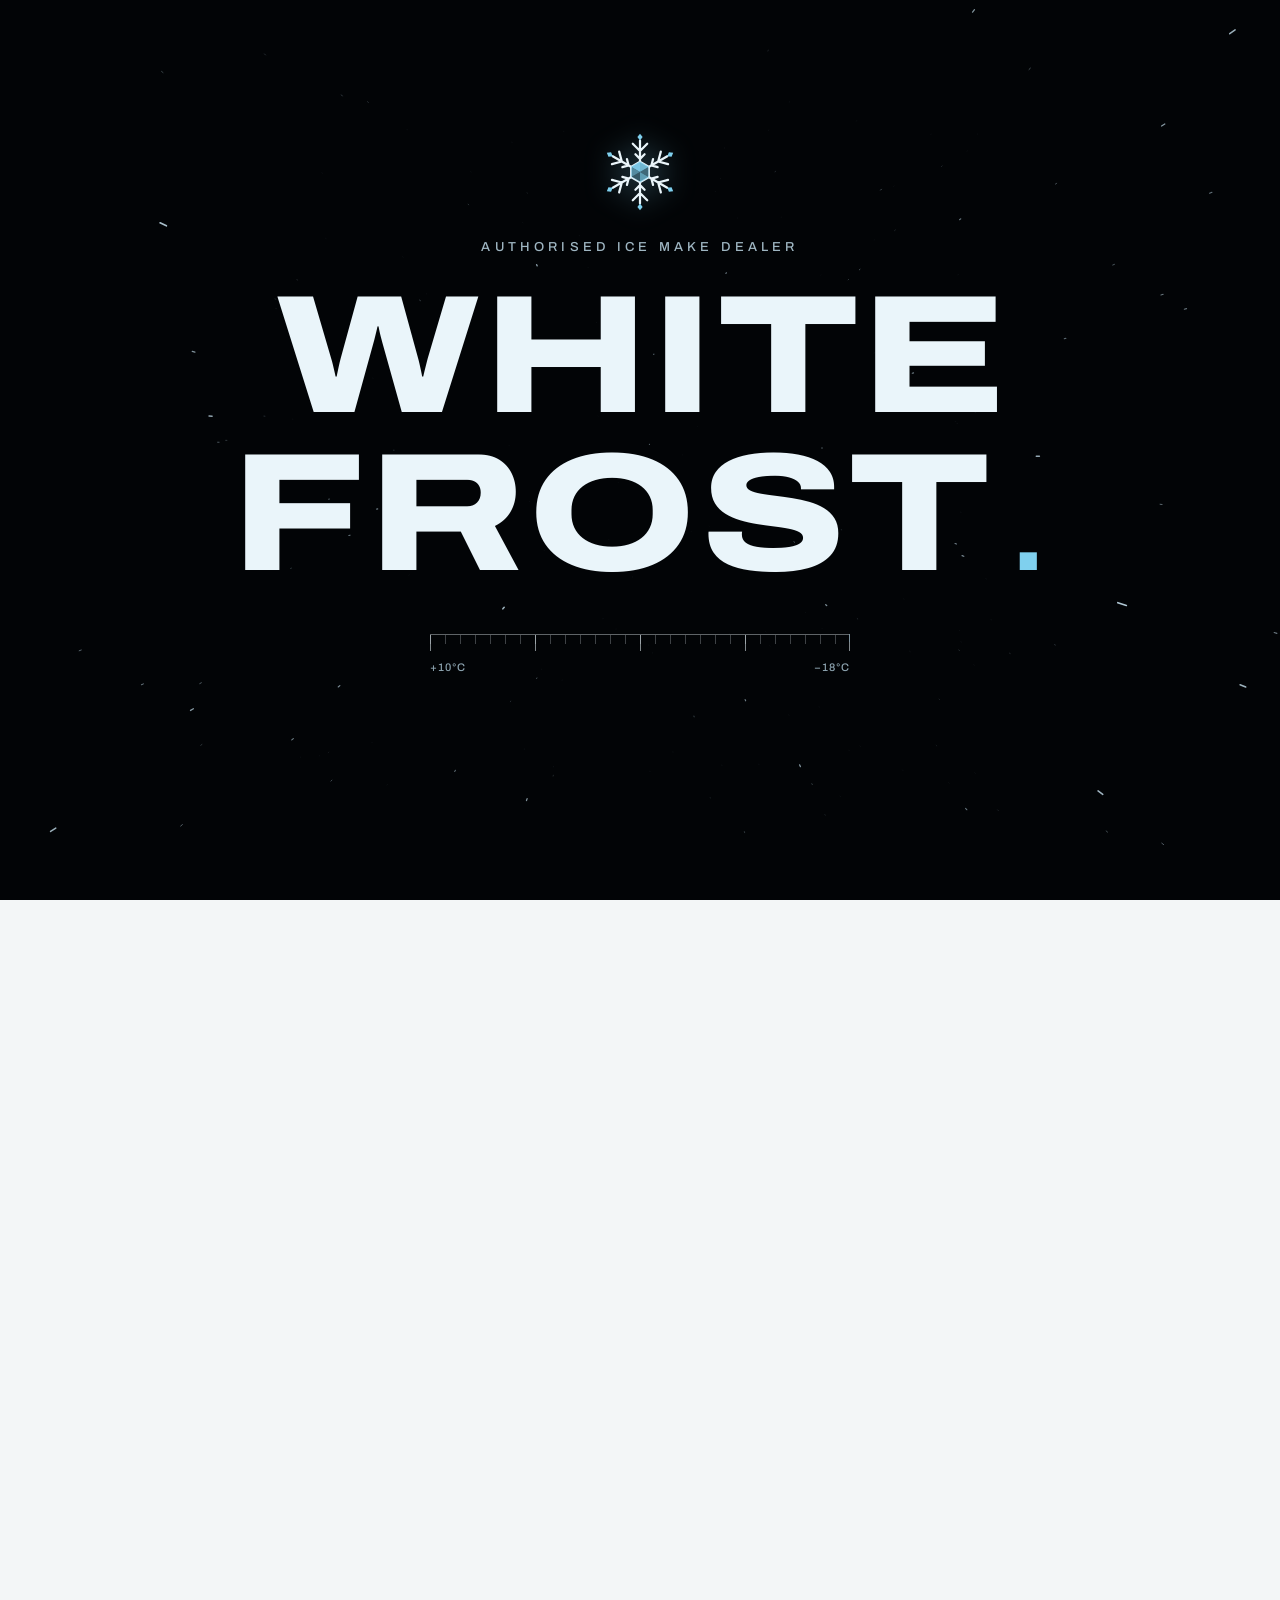
==== commit ceaf0622: "Add files via upload" ====
--- a/index.html
+++ b/index.html
@@ -30,9 +30,10 @@
   <button class="skip" id="skip" type="button">Skip intro</button>
   <div class="stage" id="stage">
     <svg class="crown" viewBox="0 0 64 64" aria-hidden="true"><use href="#crystal"/></svg>
-    <p class="ask">Welcome to</p>
-    <h2 class="word" aria-label="White Frost" aria-hidden="true"><span style="--i:0">F</span><span style="--i:1">R</span><span style="--i:2">O</span><span style="--i:3">S</span><span style="--i:4">T</span><b style="--i:5">?</b></h2>
-    <button class="yeah" id="yeah" type="button" aria-label="Enter White Frost">White Frost</button>
+    <p class="ask">Authorised Ice Make dealer</p>
+    <h2 class="word" aria-label="White Frost"><span style="--i:0">W</span><span style="--i:1">H</span><span style="--i:2">I</span><span style="--i:3">T</span><span style="--i:4">E</span><s class="br"></s><span style="--i:0">F</span><span style="--i:1">R</span><span style="--i:2">O</span><span style="--i:3">S</span><span style="--i:4">T</span><b style="--i:5">.</b></h2>
+    <div class="scale" aria-hidden="true"><i class="pin"></i><span class="a">+10°C</span><span class="b">−18°C</span></div>
+    <button class="yeah" id="yeah" type="button" aria-label="Enter White Frost">Enter</button>
   </div>
   <p class="tag">White Frost, Gandhidham, Kutch</p>
   <div class="load" id="load" aria-live="polite">
--- a/intro.css
+++ b/intro.css
@@ -20,50 +20,40 @@
 .gate.open #space,.gate.open .load,.gate.open .skip,.gate.open .tag{opacity:0}
 
 .stage{position:absolute;inset:0;z-index:2;display:flex;flex-direction:column;align-items:center;justify-content:center;text-align:center;padding:24px;transition:opacity .6s ease}
-.ask{margin:0;font:400 clamp(20px,4.6vw,34px)/1.2 "Newsreader",Georgia,serif;letter-spacing:.14em;color:#9fb6c2;
+.ask{margin:0 0 clamp(14px,2.4vh,22px);font:500 clamp(11px,2.8vw,13px)/1.2 "Archivo",system-ui,sans-serif;letter-spacing:.32em;text-transform:uppercase;color:#9fb6c2;
   opacity:0;animation:soft 1.8s ease 1.2s forwards}
 @keyframes soft{from{opacity:0;filter:blur(10px);transform:translateY(8px)}to{opacity:1;filter:none;transform:none}}
 
-.word{margin:.08em 0 0;display:flex;justify-content:center;gap:.03em;
-  font:800 clamp(52px,17vw,170px)/1 "Archivo",system-ui,sans-serif;font-stretch:125%;
-  color:var(--snow);text-shadow:0 0 .35em rgba(127,208,238,.28)}
+.word{margin:0;display:flex;flex-wrap:wrap;justify-content:center;gap:0 .03em;max-width:100%;
+  font:800 clamp(56px,18vw,168px)/.94 "Archivo",system-ui,sans-serif;font-stretch:125%;color:var(--snow)}
+.word .br{flex-basis:100%;height:0}
 .word span,.word b{display:block;opacity:0;animation:crystal 1.5s cubic-bezier(.2,.7,.2,1) forwards;animation-delay:calc(2.3s + var(--i)*.17s)}
 .word b{font-weight:300;color:var(--ice);margin-left:.08em}
 @keyframes crystal{from{opacity:0;filter:blur(18px);transform:translateY(.12em) scale(1.12)}55%{opacity:1}to{opacity:1;filter:blur(0);transform:none}}
 
-.yeah{position:relative;z-index:0;overflow:hidden;margin-top:clamp(18px,3vh,28px);padding:clamp(16px,2.4vh,22px) clamp(36px,9vw,64px);color:#04141d;
-  background:linear-gradient(180deg,#a9e4f8 0%,#6fcdf0 45%,#3fa9dc 100%);border:1px solid rgba(220,246,255,.85);border-radius:4px;
-  font:700 clamp(17px,4.6vw,24px)/1 "Archivo",sans-serif;font-stretch:112%;letter-spacing:.2em;text-transform:uppercase;cursor:pointer;
-  box-shadow:inset 0 1px 0 rgba(255,255,255,.7),0 0 26px rgba(95,195,240,.55),0 0 70px rgba(55,150,225,.32);
-  opacity:0;pointer-events:none;transform:translateY(8px);transition:opacity .9s ease,transform .9s ease,filter .3s}
-.yeah::before{content:"";position:absolute;inset:0;z-index:-1;background:linear-gradient(105deg,transparent 35%,rgba(255,255,255,.55) 50%,transparent 65%);transform:translateX(-120%);animation:glint 3.6s ease-in-out 1.6s infinite}
-.yeah.on{opacity:1;pointer-events:auto;transform:none;animation:glow 2.8s ease-in-out 1s infinite}
-.yeah:hover,.yeah:focus-visible{filter:brightness(1.08)}
+.scale{position:relative;width:min(72vw,420px);height:46px;margin-top:clamp(26px,4.5vh,42px);border-top:1px solid rgba(234,245,250,.4);
+  background:
+    linear-gradient(rgba(234,245,250,.55),rgba(234,245,250,.55)) right 0 top 0/1px 16px no-repeat,
+    repeating-linear-gradient(90deg,rgba(234,245,250,.55) 0 1px,transparent 1px calc(100%/4)) 0 0/100% 16px no-repeat,
+    repeating-linear-gradient(90deg,rgba(234,245,250,.26) 0 1px,transparent 1px calc(100%/28)) 0 0/100% 9px no-repeat;
+  opacity:0;animation:scalein .9s ease 2.2s forwards}
+.scale span{position:absolute;top:26px;font:500 11px "Archivo",sans-serif;letter-spacing:.1em;color:var(--dim)}
+.scale .a{left:0}.scale .b{right:0}
+.pin{position:absolute;top:-1px;left:0;width:2px;height:24px;margin-left:-1px;background:var(--ice);animation:pin 3.2s cubic-bezier(.3,.7,.1,1) 2.3s forwards}
+@keyframes scalein{to{opacity:1}}
+@keyframes pin{to{left:100%}}
+
+.yeah{position:relative;z-index:0;overflow:hidden;margin-top:clamp(26px,5vh,44px);padding:16px 52px;background:var(--snow);color:#03080b;border:0;border-radius:0;
+  font:600 13px "Archivo",sans-serif;letter-spacing:.22em;text-transform:uppercase;cursor:pointer;
+  opacity:0;pointer-events:none;transform:translateY(8px);transition:opacity .9s ease,transform .9s ease}
+.yeah::before{content:"";position:absolute;inset:0;z-index:-1;background:var(--ice);transform:scaleX(0);transform-origin:left;transition:transform .4s cubic-bezier(.2,.7,.2,1)}
+.yeah.on{opacity:1;pointer-events:auto;transform:none}
+.yeah:hover::before,.yeah:focus-visible::before{transform:scaleX(1)}
 .yeah:focus-visible{outline:2px solid var(--snow);outline-offset:4px}
-@keyframes glow{0%,100%{box-shadow:inset 0 1px 0 rgba(255,255,255,.7),0 0 22px rgba(95,195,240,.45),0 0 56px rgba(55,150,225,.26)}50%{box-shadow:inset 0 1px 0 rgba(255,255,255,.8),0 0 36px rgba(110,210,250,.8),0 0 96px rgba(55,150,225,.5)}}
-@keyframes glint{0%,60%{transform:translateX(-120%)}100%{transform:translateX(120%)}}
-/* the animated headline word stays in the page so the intro timing is unchanged, but is not shown */
-.word{position:absolute;width:1px;height:1px;margin:-1px;overflow:hidden;clip-path:inset(50%);white-space:nowrap}
-
-.skip{position:absolute;z-index:3;top:calc(16px + env(safe-area-inset-top,0px));right:18px;background:none;border:0;padding:6px;
-  font:500 12px "Archivo",sans-serif;color:var(--dim);cursor:pointer;text-decoration:underline;text-underline-offset:4px;transition:opacity .5s}
-.skip:hover{color:var(--snow)}
-.tag{position:absolute;z-index:2;left:0;right:0;bottom:calc(22px + env(safe-area-inset-bottom,0px));margin:0;text-align:center;
-  font-size:12px;color:var(--dim);opacity:0;animation:show .9s ease 1s forwards;transition:opacity .5s}
-
-/* loading: the temperature falls to -18 */
-.load{position:absolute;inset:0;z-index:2;display:flex;flex-direction:column;align-items:center;justify-content:center;
-  opacity:0;pointer-events:none;transition:opacity .7s ease .3s}
-.gate.loading .load{opacity:1}
-.gate.loading .stage,.gate.loading .skip,.gate.loading .tag{opacity:0;pointer-events:none}
-.deg{width:100%;text-align:center;font:400 clamp(72px,24vw,190px)/1 "Newsreader",Georgia,serif;font-variant-numeric:tabular-nums lining-nums;letter-spacing:-.02em}
-.bar{position:relative;width:min(72vw,420px);height:1px;margin:28px 0 14px;background:rgba(234,245,250,.18)}
-.bar i{position:absolute;inset:0;background:var(--ice);transform:scaleX(0);transform-origin:left}
-#status{margin:0;font-size:12px;letter-spacing:.06em;color:var(--dim)}
 
 @media(prefers-reduced-motion:reduce){
   .ask,.word span,.word b,.tag{opacity:1;animation:none;filter:none;transform:none}
-  .yeah.on,.yeah::before{animation:none}
+  .scale{opacity:1;animation:none}.pin{animation:none;left:100%}
   .gate .door{transition-duration:.4s}
 }
 
